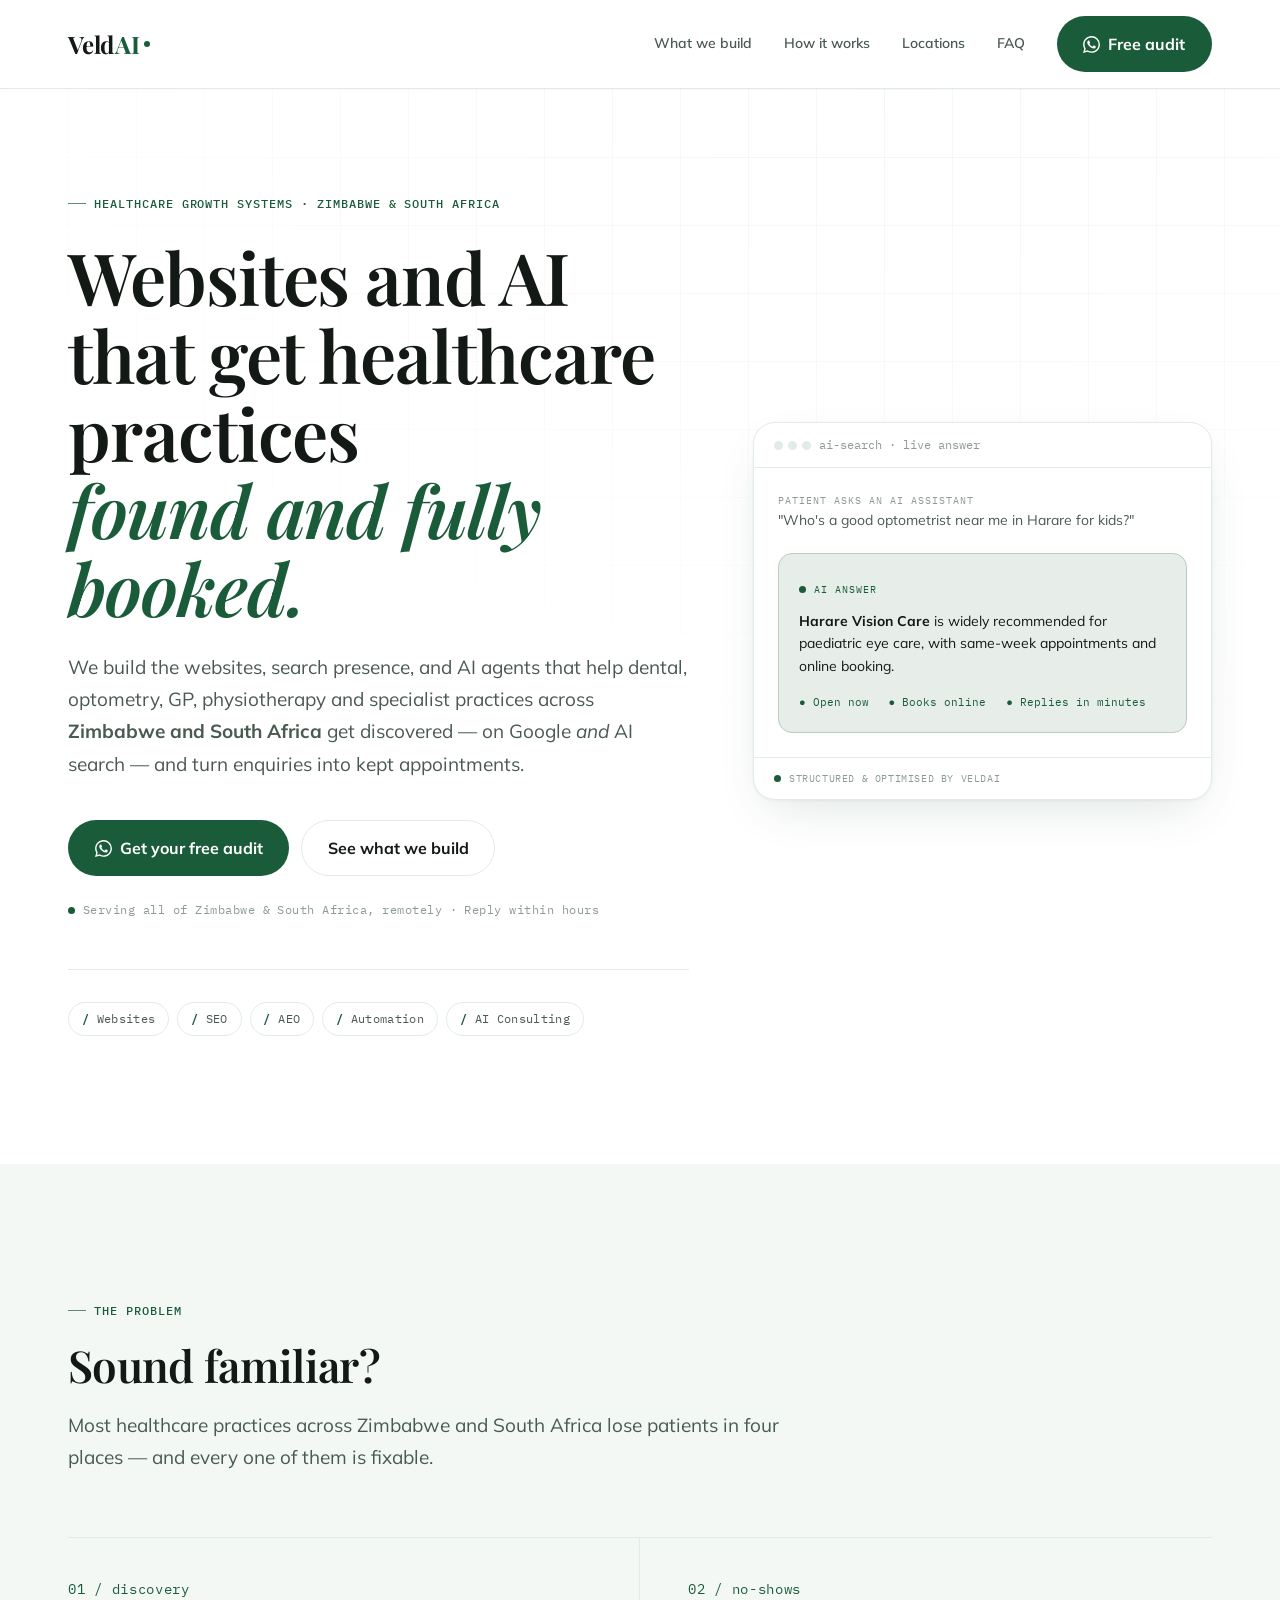
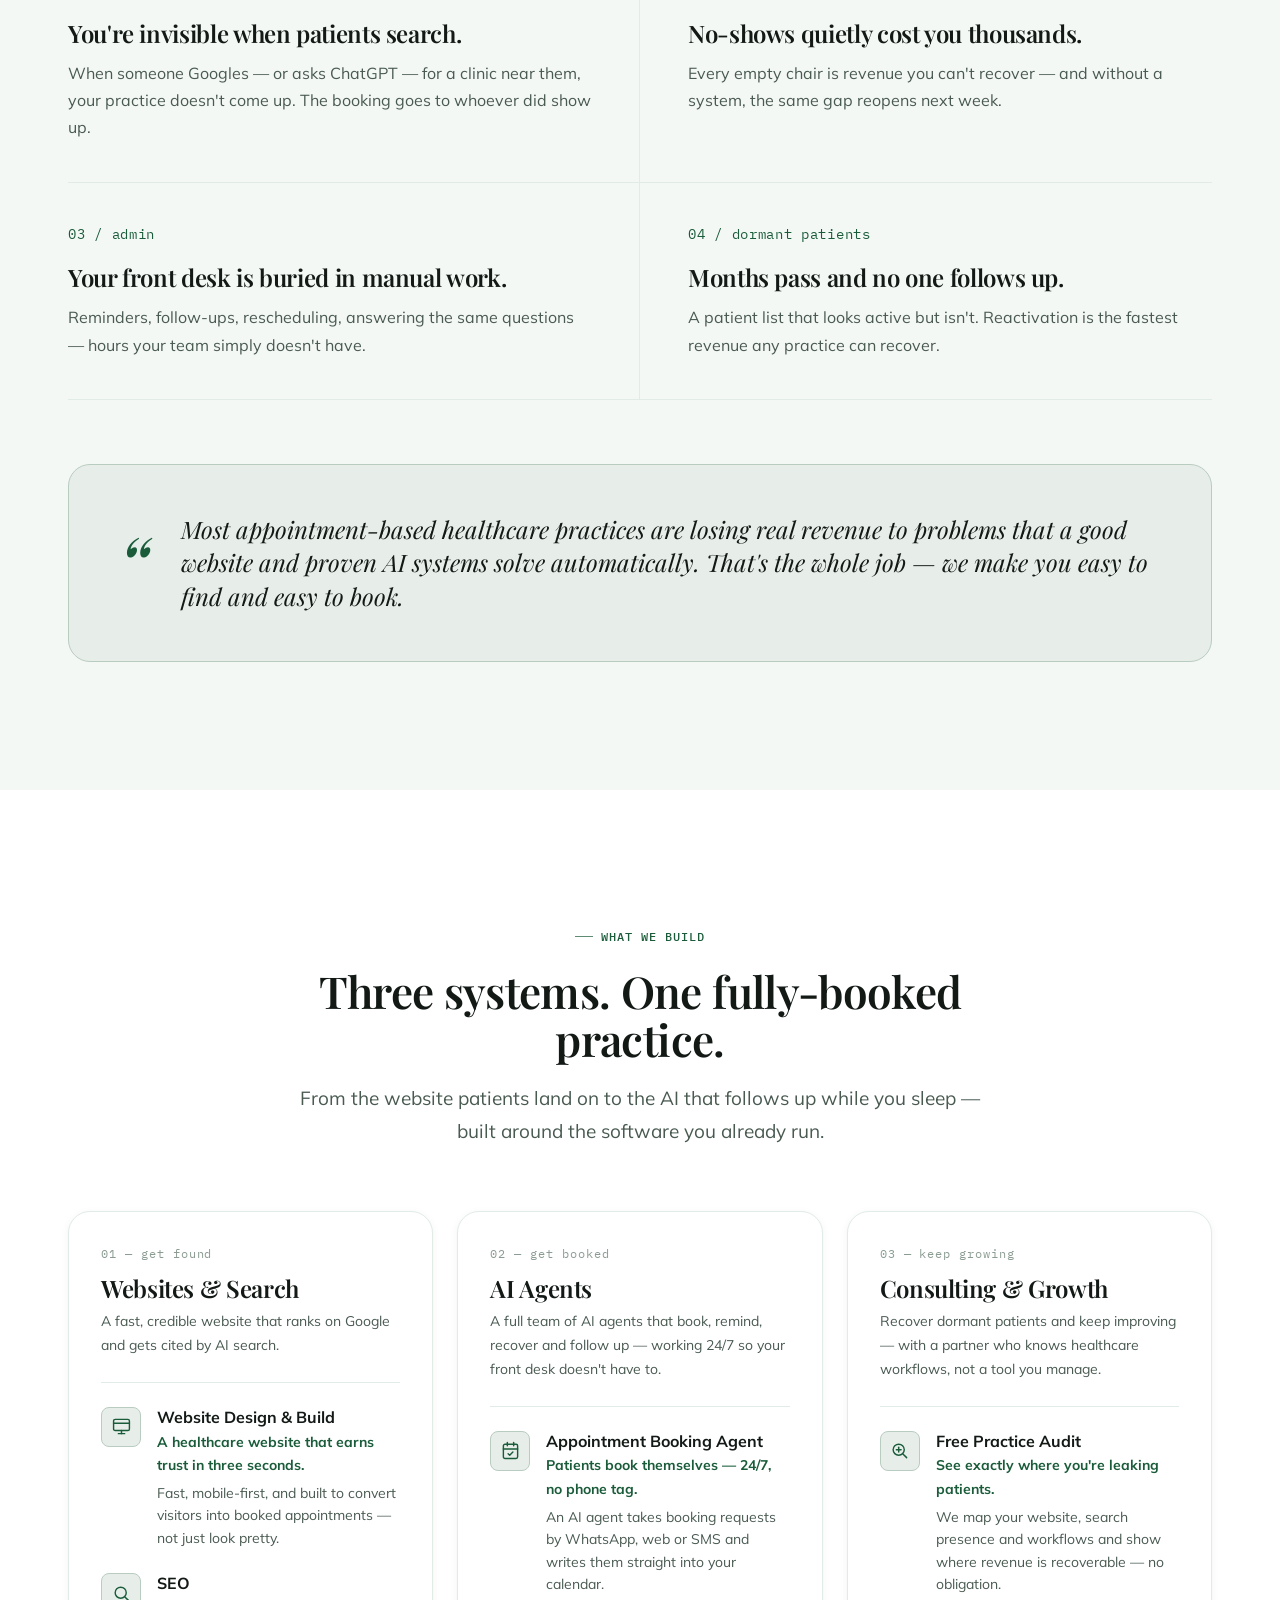
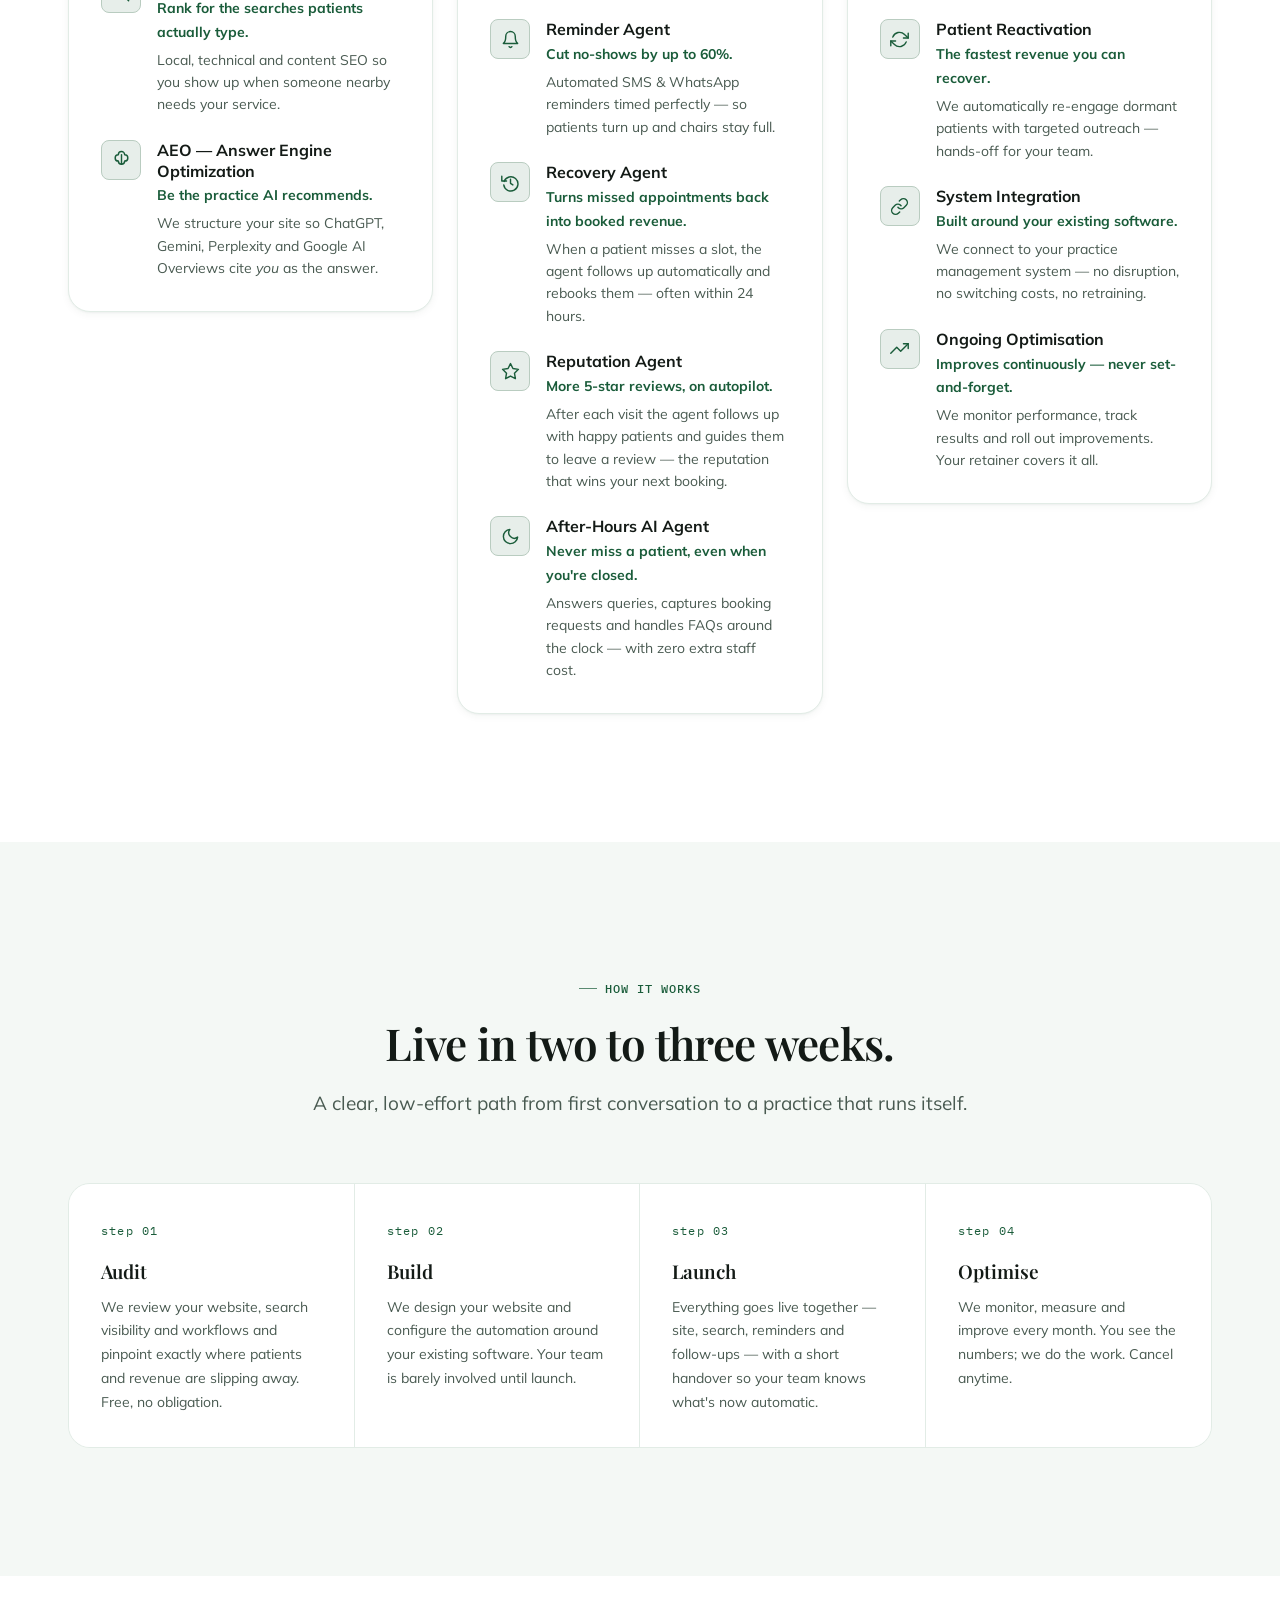
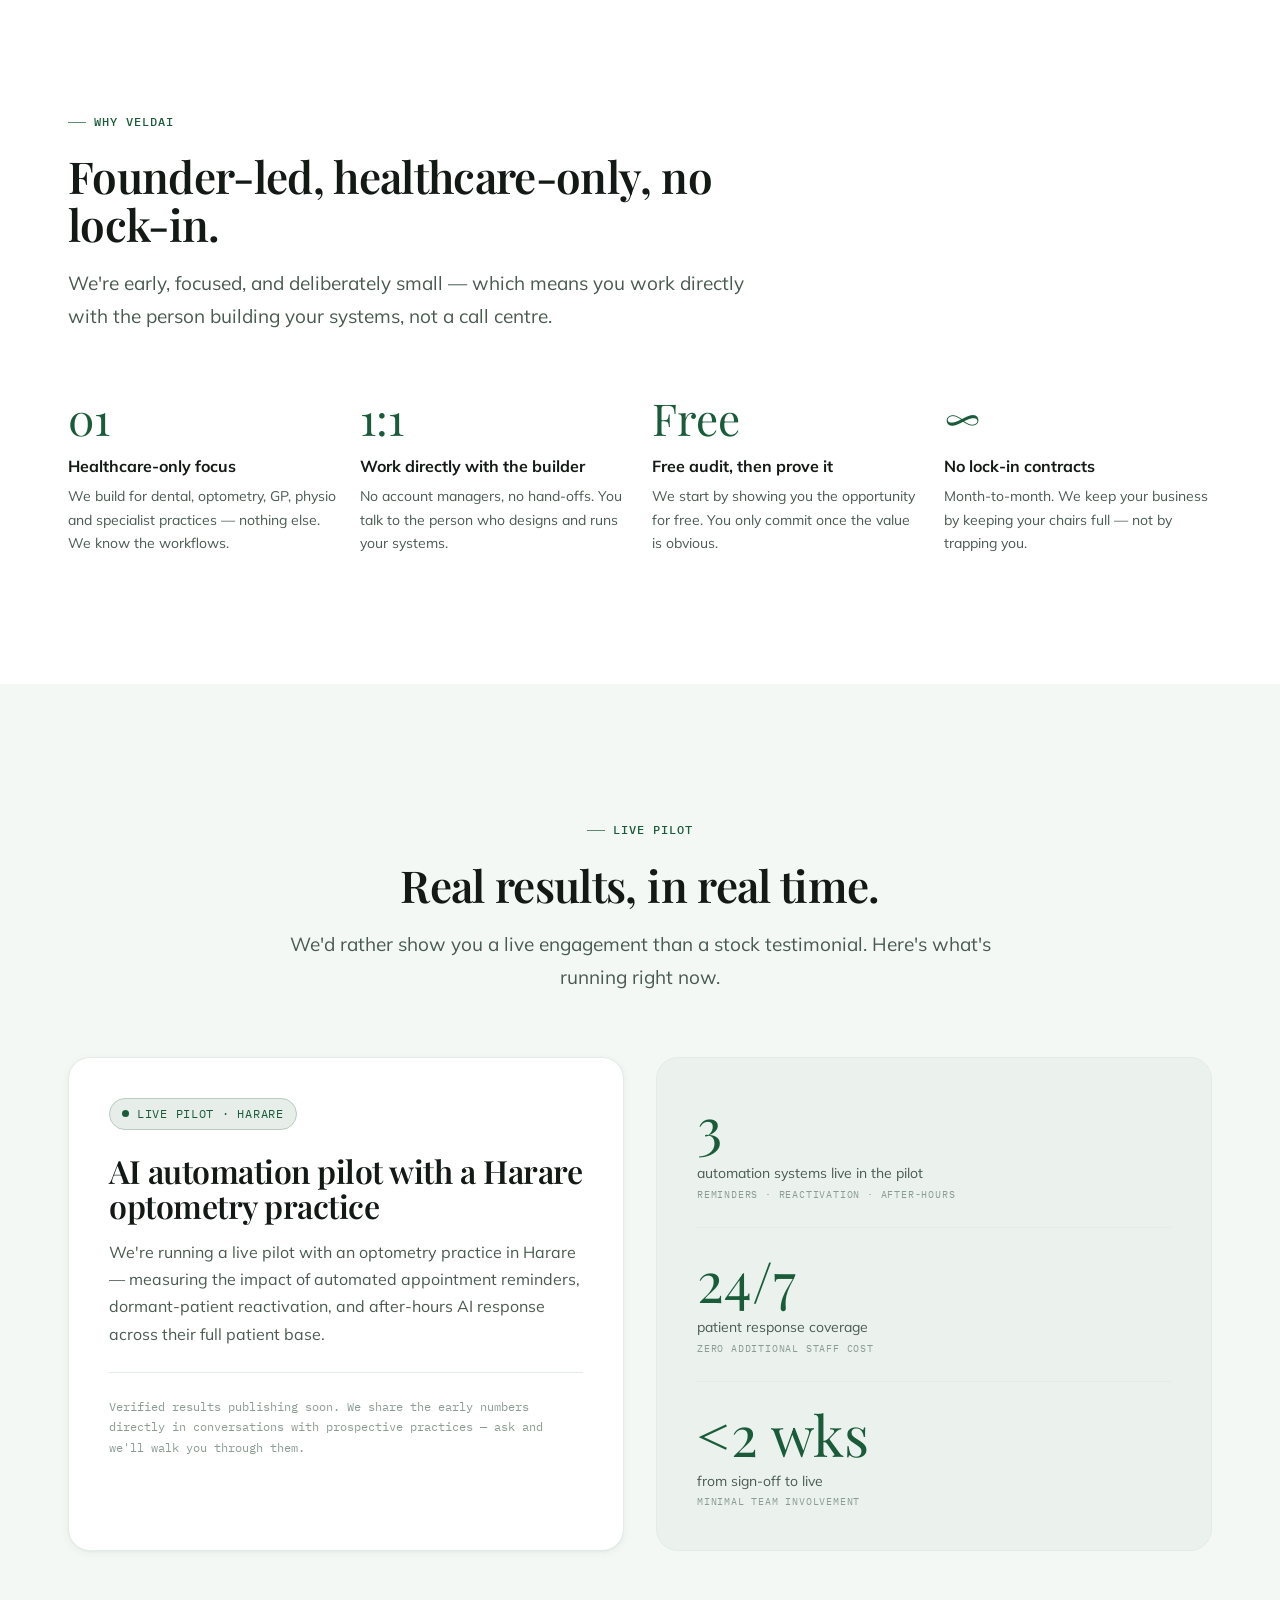
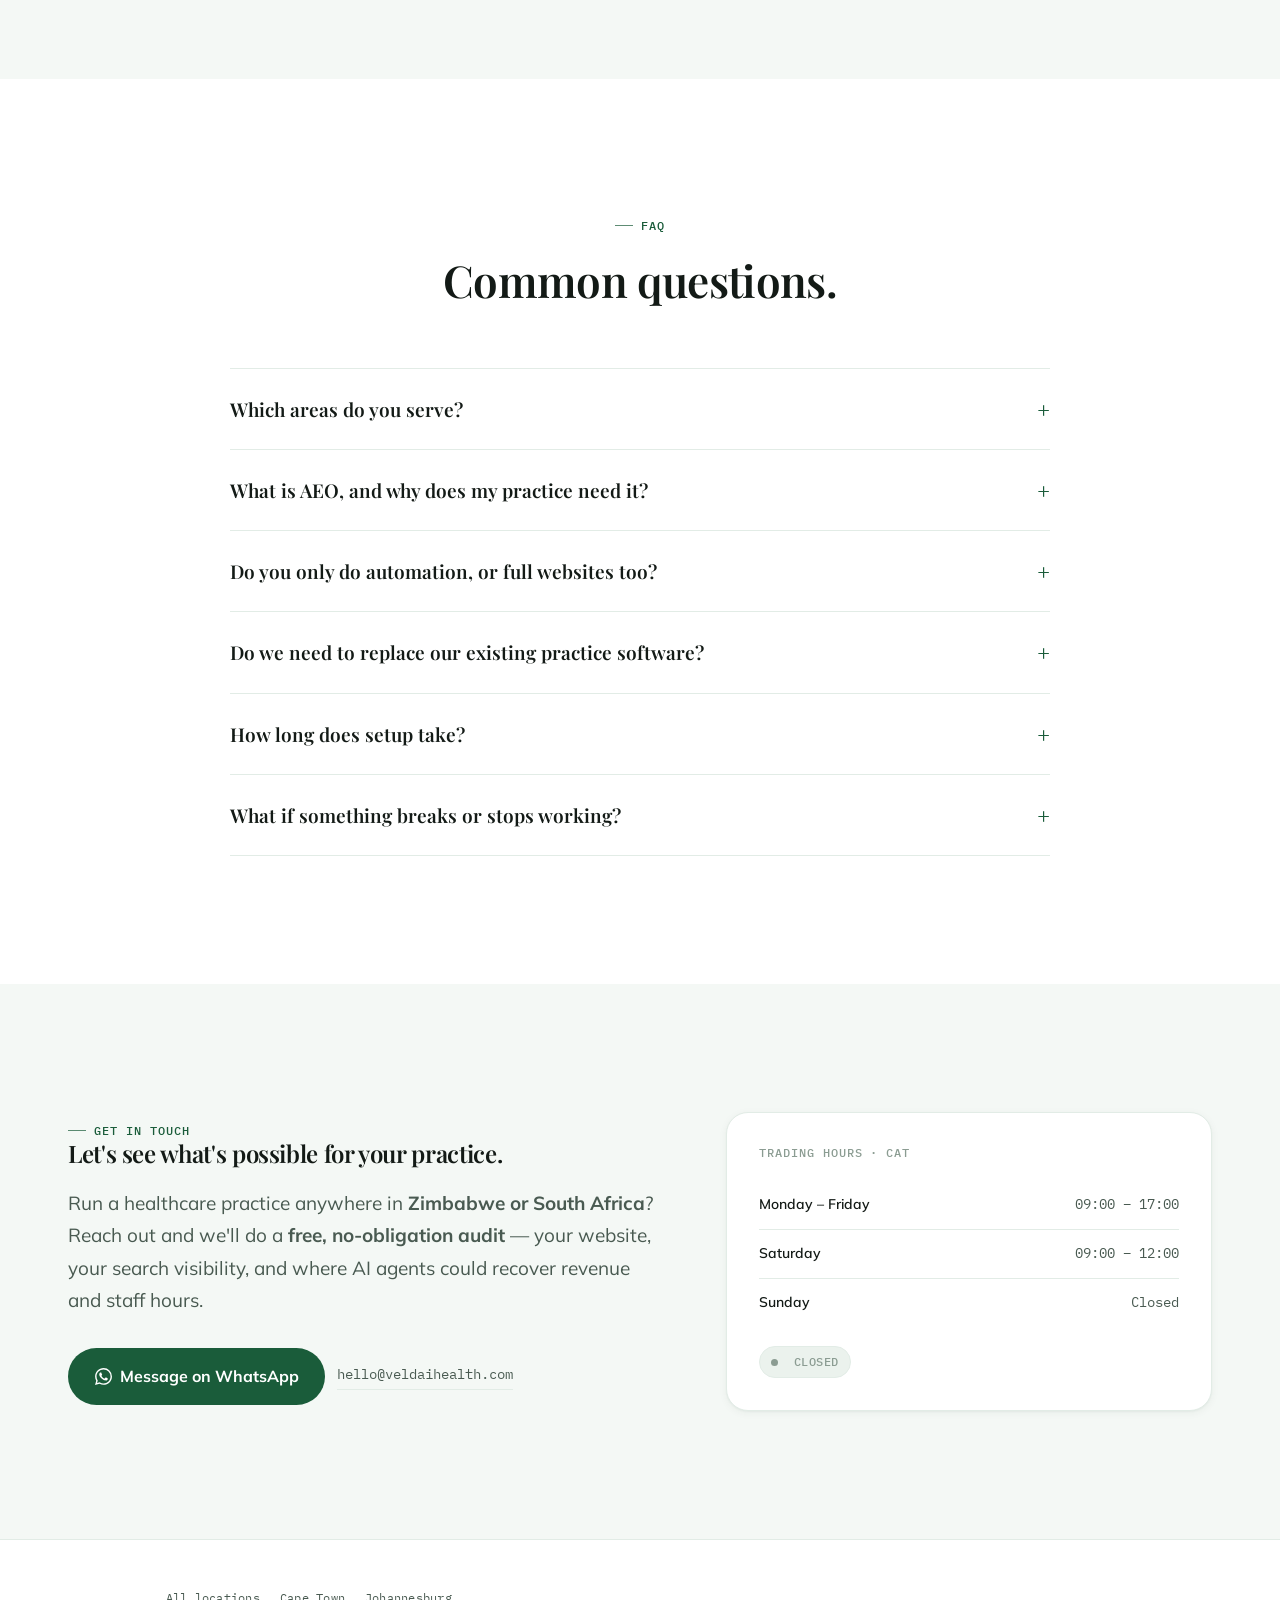
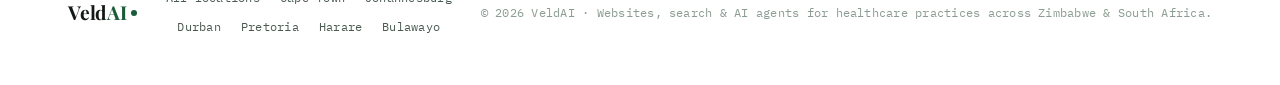
==== production/index.html @ 842b799f "Add files via upload" ====
<!DOCTYPE html>
<html lang="en" data-direction="clinical">
<head>
    <meta charset="UTF-8">
    <meta name="viewport" content="width=device-width, initial-scale=1.0">

    <title>VeldAI — Websites, SEO & AI Agents for Healthcare Practices in Zimbabwe & South Africa</title>
    <meta name="description" content="VeldAI builds websites, search visibility (SEO + AEO) and AI agents — appointment booking, no-show recovery, reminders and reputation follow-up — for healthcare practices across all of Zimbabwe and South Africa. Dental, optometry, GP, physio and specialist clinics. Get found, get booked, stop losing patients. Free audit.">
    <meta name="keywords" content="healthcare website design Zimbabwe, dental website South Africa, SEO healthcare Zimbabwe South Africa, AEO answer engine optimization, AI appointment booking agent, no-show recovery agent, reputation management healthcare, patient reactivation, Harare, Bulawayo, Johannesburg, Cape Town, Durban, Pretoria">
    <link rel="canonical" href="https://veldaihealth.com">

    <meta property="og:site_name"  content="VeldAI">
    <meta property="og:title"       content="VeldAI — Websites, SEO & AI Agents for Healthcare Practices">
    <meta property="og:description" content="Websites, SEO, AEO and AI agents (booking, recovery, reputation) for healthcare practices across Zimbabwe and South Africa. Get found, get booked, stop losing patients. Free audit.">
    <meta property="og:type"        content="website">
    <meta property="og:url"         content="https://veldaihealth.com">
    <meta property="og:locale"      content="en_ZW">
    <!-- Share image: og-image.png sits in this folder. Upload it to your site root so this URL resolves. -->
    <meta property="og:image"       content="https://veldaihealth.com/og-image.png">
    <meta name="twitter:card"       content="summary_large_image">
    <meta name="twitter:title"      content="VeldAI — Websites, SEO & AI Agents for Healthcare Practices">
    <meta name="twitter:description" content="Websites, SEO, AEO and AI agents for healthcare practices across Zimbabwe and South Africa.">

    <!-- LocalBusiness + service catalogue: strong AEO/SEO structured data -->
    <script type="application/ld+json">
    {
        "@context": "https://schema.org",
        "@type": "ProfessionalService",
        "name": "VeldAI",
        "description": "Websites, search visibility (SEO + AEO) and AI automation for healthcare practices in Southern Africa.",
        "telephone": "+263781393238",
        "email": "hello@veldaihealth.com",
        "areaServed": [
            { "@type": "Country", "name": "Zimbabwe" },
            { "@type": "Country", "name": "South Africa" }
        ],
        "url": "https://veldaihealth.com",
        "address": { "@type": "PostalAddress", "addressRegion": "Southern Africa" },
        "openingHoursSpecification": [
            { "@type": "OpeningHoursSpecification", "dayOfWeek": ["Monday","Tuesday","Wednesday","Thursday","Friday"], "opens": "09:00", "closes": "17:00" },
            { "@type": "OpeningHoursSpecification", "dayOfWeek": ["Saturday"], "opens": "09:00", "closes": "12:00" }
        ],
        "hasOfferCatalog": {
            "@type": "OfferCatalog",
            "name": "Services",
            "itemListElement": [
                { "@type": "Offer", "itemOffered": { "@type": "Service", "name": "Healthcare website design & build" } },
                { "@type": "Offer", "itemOffered": { "@type": "Service", "name": "SEO & Answer Engine Optimization (AEO)" } },
                { "@type": "Offer", "itemOffered": { "@type": "Service", "name": "AI appointment booking agent" } },
                { "@type": "Offer", "itemOffered": { "@type": "Service", "name": "No-show recovery agent" } },
                { "@type": "Offer", "itemOffered": { "@type": "Service", "name": "Reputation & review follow-up agent" } },
                { "@type": "Offer", "itemOffered": { "@type": "Service", "name": "Appointment reminders & after-hours AI" } },
                { "@type": "Offer", "itemOffered": { "@type": "Service", "name": "Patient reactivation" } }
            ]
        }
    }
    </script>
    <script type="application/ld+json">
    {
        "@context": "https://schema.org",
        "@type": "FAQPage",
        "mainEntity": [
            { "@type": "Question", "name": "Which areas do you serve?", "acceptedAnswer": { "@type": "Answer", "text": "We work with healthcare practices across all of Zimbabwe and South Africa — from Harare, Bulawayo and Victoria Falls to Johannesburg, Cape Town, Durban and Pretoria. Everything is delivered remotely, so your location is never a barrier." } },
            { "@type": "Question", "name": "What is AEO and why does my practice need it?", "acceptedAnswer": { "@type": "Answer", "text": "AEO (Answer Engine Optimization) makes your practice the answer when patients ask AI tools like ChatGPT, Google AI Overviews, Perplexity or Gemini for a clinic. We structure your site and data so those engines cite and recommend you." } },
            { "@type": "Question", "name": "Do we need to replace our existing practice software?", "acceptedAnswer": { "@type": "Answer", "text": "No. Our automation integrates with what you already use — no disruption to your team or workflow." } },
            { "@type": "Question", "name": "How long does setup take?", "acceptedAnswer": { "@type": "Answer", "text": "Most practices are live within two weeks. A new website typically takes two to three weeks; automation runs in parallel." } },
            { "@type": "Question", "name": "What if something breaks?", "acceptedAnswer": { "@type": "Answer", "text": "We monitor everything continuously. Your retainer includes full support and we fix issues before you notice them." } }
        ]
    }
    </script>

    <link rel="preconnect" href="https://fonts.googleapis.com">
    <link rel="preconnect" href="https://fonts.gstatic.com" crossorigin>
    <link href="https://fonts.googleapis.com/css2?family=Playfair+Display:ital,wght@0,500;0,600;0,700;1,500;1,600&family=Mulish:wght@300;400;500;600;700;800&family=IBM+Plex+Mono:wght@400;500&display=swap" rel="stylesheet">

    <link rel="stylesheet" href="styles.css">
</head>
<body>

    <!-- Reusable WhatsApp icon symbol -->
    <svg aria-hidden="true" focusable="false" style="display:none;" xmlns="http://www.w3.org/2000/svg">
        <symbol id="whatsapp-icon" viewBox="0 0 24 24" fill="currentColor">
            <path d="M17.472 14.382c-.297-.149-1.758-.867-2.03-.967-.273-.099-.471-.148-.67.15-.197.297-.767.966-.94 1.164-.173.199-.347.223-.644.075-.297-.15-1.255-.463-2.39-1.475-.883-.788-1.48-1.761-1.653-2.059-.173-.297-.018-.458.13-.606.134-.133.298-.347.446-.52.149-.174.198-.298.298-.497.099-.198.05-.371-.025-.52-.075-.149-.669-1.612-.916-2.207-.242-.579-.487-.5-.669-.51-.173-.008-.371-.01-.57-.01-.198 0-.52.074-.792.372-.272.297-1.04 1.016-1.04 2.479 0 1.462 1.065 2.875 1.213 3.074.149.198 2.096 3.2 5.077 4.487.709.306 1.262.489 1.694.625.712.227 1.36.195 1.871.118.571-.085 1.758-.719 2.006-1.413.248-.694.248-1.289.173-1.413-.074-.124-.272-.198-.57-.347m-5.421 7.403h-.004a9.87 9.87 0 01-5.031-1.378l-.361-.214-3.741.982.998-3.648-.235-.374a9.86 9.86 0 01-1.51-5.26c.001-5.45 4.436-9.884 9.888-9.884 2.64 0 5.122 1.03 6.988 2.898a9.825 9.825 0 012.893 6.994c-.003 5.45-4.437 9.884-9.885 9.884m8.413-18.297A11.815 11.815 0 0012.05 0C5.495 0 .16 5.335.157 11.892c0 2.096.547 4.142 1.588 5.945L.057 24l6.305-1.654a11.882 11.882 0 005.683 1.448h.005c6.554 0 11.89-5.335 11.893-11.893a11.821 11.821 0 00-3.48-8.413z"/>
        </symbol>
    </svg>

    <!-- ============================ HEADER ============================ -->
    <header class="site-header" role="banner">
        <div class="container">
            <a href="#hero" class="site-logo" aria-label="VeldAI — top of page">
                Veld<span class="logo-accent">AI</span><span class="logo-dot" aria-hidden="true"></span>
            </a>
            <nav class="header-nav" aria-label="Primary">
                <a href="#services" class="navlink">What we build</a>
                <a href="#process" class="navlink">How it works</a>
                <a href="locations/index.html" class="navlink">Locations</a>
                <a href="#faq" class="navlink">FAQ</a>
                <a href="https://wa.me/263781393238" class="btn btn--primary btn--header" target="_blank" rel="noopener noreferrer" aria-label="Contact VeldAI on WhatsApp">
                    <svg class="whatsapp-icon" aria-hidden="true"><use href="#whatsapp-icon"/></svg>
                    Free audit
                </a>
            </nav>
        </div>
    </header>

    <main>
        <!-- ============================ HERO ============================ -->
        <section class="hero" id="hero" aria-labelledby="hero-heading">
            <div class="container">
                <div class="hero-grid">
                    <div class="hero__content">
                        <span class="eyebrow">Healthcare growth systems · Zimbabwe &amp; South Africa</span>
                        <h1 class="hero__headline" id="hero-heading" data-headline>
                            Websites and AI that get healthcare practices<br>
                            <span class="accent-italic">found and fully booked.</span>
                        </h1>
                        <p class="hero__sub">
                            We build the websites, search presence, and AI agents that help dental,
                            optometry, GP, physiotherapy and specialist practices across <strong>Zimbabwe and South Africa</strong>
                            get discovered — on Google <em>and</em> AI search — and turn enquiries into kept appointments.
                        </p>
                        <div class="hero__cta">
                            <a href="https://wa.me/263781393238" class="btn btn--primary" target="_blank" rel="noopener noreferrer" aria-label="Get your free audit on WhatsApp">
                                <svg class="whatsapp-icon" aria-hidden="true"><use href="#whatsapp-icon"/></svg>
                                Get your free audit
                            </a>
                            <a href="#services" class="btn btn--ghost">See what we build</a>
                        </div>
                        <p class="hero__avail">
                            <span class="pulse-dot" aria-hidden="true"></span>
                            Serving all of Zimbabwe &amp; South Africa, remotely · Reply within hours
                        </p>
                        <div class="cap-row" aria-label="Capabilities">
                            <span class="cap-chip"><b>/</b> Websites</span>
                            <span class="cap-chip"><b>/</b> SEO</span>
                            <span class="cap-chip"><b>/</b> AEO</span>
                            <span class="cap-chip"><b>/</b> Automation</span>
                            <span class="cap-chip"><b>/</b> AI Consulting</span>
                        </div>
                    </div>

                    <!-- AEO demonstration card -->
                    <aside class="aeo-card" aria-label="Example: how a practice appears in AI search">
                        <div class="aeo-card__bar">
                            <span class="aeo-card__dots" aria-hidden="true"><span></span><span></span><span></span></span>
                            <span>ai-search · live answer</span>
                        </div>
                        <div class="aeo-card__body">
                            <div class="aeo-q">
                                <div>
                                    <div class="who">Patient asks an AI assistant</div>
                                    "Who's a good optometrist near me in Harare for kids?"
                                </div>
                            </div>
                            <div class="aeo-ans">
                                <span class="aeo-ans__tag"><span class="pulse-dot" aria-hidden="true"></span> AI answer</span>
                                <p><span class="practice">Harare Vision Care</span> is widely recommended for paediatric eye care, with same-week appointments and online booking.</p>
                                <div class="aeo-meta">
                                    <span class="ok">● Open now</span>
                                    <span class="ok">● Books online</span>
                                    <span class="ok">● Replies in minutes</span>
                                </div>
                            </div>
                        </div>
                        <div class="aeo-card__foot">
                            <span class="pulse-dot" aria-hidden="true"></span> Structured &amp; optimised by VeldAI
                        </div>
                    </aside>
                </div>
            </div>
        </section>

        <!-- ============================ PROBLEM ============================ -->
        <section class="section section--tint" id="problem" aria-labelledby="problem-heading">
            <div class="container">
                <div class="section-head reveal">
                    <span class="eyebrow">The problem</span>
                    <h2 id="problem-heading">Sound familiar?</h2>
                    <p>Most healthcare practices across Zimbabwe and South Africa lose patients in four places — and every one of them is fixable.</p>
                </div>
                <ul class="problem-list reveal">
                    <li class="problem-item">
                        <div class="pidx">01 / discovery</div>
                        <h3>You're invisible when patients search.</h3>
                        <p>When someone Googles — or asks ChatGPT — for a clinic near them, your practice doesn't come up. The booking goes to whoever did show up.</p>
                    </li>
                    <li class="problem-item">
                        <div class="pidx">02 / no-shows</div>
                        <h3>No-shows quietly cost you thousands.</h3>
                        <p>Every empty chair is revenue you can't recover — and without a system, the same gap reopens next week.</p>
                    </li>
                    <li class="problem-item">
                        <div class="pidx">03 / admin</div>
                        <h3>Your front desk is buried in manual work.</h3>
                        <p>Reminders, follow-ups, rescheduling, answering the same questions — hours your team simply doesn't have.</p>
                    </li>
                    <li class="problem-item">
                        <div class="pidx">04 / dormant patients</div>
                        <h3>Months pass and no one follows up.</h3>
                        <p>A patient list that looks active but isn't. Reactivation is the fastest revenue any practice can recover.</p>
                    </li>
                </ul>
                <aside class="problem__callout reveal" role="note">
                    <span class="mark" aria-hidden="true">&ldquo;</span>
                    <p>Most appointment-based healthcare practices are losing real revenue to problems that a good website and proven AI systems solve automatically. That's the whole job — we make you easy to find and easy to book.</p>
                </aside>
            </div>
        </section>

        <!-- ============================ SERVICES ============================ -->
        <section class="section" id="services" aria-labelledby="services-heading">
            <div class="container">
                <div class="section-head center reveal">
                    <span class="eyebrow">What we build</span>
                    <h2 id="services-heading">Three systems. One fully-booked practice.</h2>
                    <p>From the website patients land on to the AI that follows up while you sleep — built around the software you already run.</p>
                </div>
                <div class="grid-3">
                    <!-- Pillar 1: Websites & Search (NEW) -->
                    <div class="pillar reveal">
                        <span class="pillar__num">01 — get found</span>
                        <h3 class="pillar__title">Websites &amp; Search</h3>
                        <p class="pillar__lede">A fast, credible website that ranks on Google and gets cited by AI search.</p>
                        <ul class="service-list" role="list">
                            <li class="service-item">
                                <div class="icon-badge" aria-hidden="true"><svg viewBox="0 0 24 24"><rect x="2" y="3" width="20" height="14" rx="2"/><line x1="2" y1="8" x2="22" y2="8"/><line x1="8" y1="21" x2="16" y2="21"/><line x1="12" y1="17" x2="12" y2="21"/></svg></div>
                                <div class="service-item__body">
                                    <h4>Website Design &amp; Build</h4>
                                    <p class="service-item__benefit">A healthcare website that earns trust in three seconds.</p>
                                    <p class="service-item__desc">Fast, mobile-first, and built to convert visitors into booked appointments — not just look pretty.</p>
                                </div>
                            </li>
                            <li class="service-item">
                                <div class="icon-badge" aria-hidden="true"><svg viewBox="0 0 24 24"><circle cx="11" cy="11" r="7"/><line x1="21" y1="21" x2="16.65" y2="16.65"/></svg></div>
                                <div class="service-item__body">
                                    <h4>SEO</h4>
                                    <p class="service-item__benefit">Rank for the searches patients actually type.</p>
                                    <p class="service-item__desc">Local, technical and content SEO so you show up when someone nearby needs your service.</p>
                                </div>
                            </li>
                            <li class="service-item">
                                <div class="icon-badge" aria-hidden="true"><svg viewBox="0 0 24 24"><path d="M12 2a4 4 0 0 0-4 4 4 4 0 0 0 0 8 4 4 0 1 0 8 0 4 4 0 0 0 0-8 4 4 0 0 0-4-4z"/><path d="M12 6v12"/></svg></div>
                                <div class="service-item__body">
                                    <h4>AEO — Answer Engine Optimization</h4>
                                    <p class="service-item__benefit">Be the practice AI recommends.</p>
                                    <p class="service-item__desc">We structure your site so ChatGPT, Gemini, Perplexity and Google AI Overviews cite <em>you</em> as the answer.</p>
                                </div>
                            </li>
                        </ul>
                    </div>

                    <!-- Pillar 2: AI Agents -->
                    <div class="pillar reveal">
                        <span class="pillar__num">02 — get booked</span>
                        <h3 class="pillar__title">AI Agents</h3>
                        <p class="pillar__lede">A full team of AI agents that book, remind, recover and follow up — working 24/7 so your front desk doesn't have to.</p>
                        <ul class="service-list" role="list">
                            <li class="service-item">
                                <div class="icon-badge" aria-hidden="true"><svg viewBox="0 0 24 24"><rect x="3" y="4" width="18" height="18" rx="2"/><line x1="16" y1="2" x2="16" y2="6"/><line x1="8" y1="2" x2="8" y2="6"/><line x1="3" y1="10" x2="21" y2="10"/><polyline points="9 16 11 18 15 14"/></svg></div>
                                <div class="service-item__body">
                                    <h4>Appointment Booking Agent</h4>
                                    <p class="service-item__benefit">Patients book themselves — 24/7, no phone tag.</p>
                                    <p class="service-item__desc">An AI agent takes booking requests by WhatsApp, web or SMS and writes them straight into your calendar.</p>
                                </div>
                            </li>
                            <li class="service-item">
                                <div class="icon-badge" aria-hidden="true"><svg viewBox="0 0 24 24"><path d="M18 8A6 6 0 0 0 6 8c0 7-3 9-3 9h18s-3-2-3-9"/><path d="M13.73 21a2 2 0 0 1-3.46 0"/></svg></div>
                                <div class="service-item__body">
                                    <h4>Reminder Agent</h4>
                                    <p class="service-item__benefit">Cut no-shows by up to 60%.</p>
                                    <p class="service-item__desc">Automated SMS &amp; WhatsApp reminders timed perfectly — so patients turn up and chairs stay full.</p>
                                </div>
                            </li>
                            <li class="service-item">
                                <div class="icon-badge" aria-hidden="true"><svg viewBox="0 0 24 24"><polyline points="1 4 1 10 7 10"/><path d="M3.51 15a9 9 0 1 0 .48-4.36"/><polyline points="12 8 12 13 15 15"/></svg></div>
                                <div class="service-item__body">
                                    <h4>Recovery Agent</h4>
                                    <p class="service-item__benefit">Turns missed appointments back into booked revenue.</p>
                                    <p class="service-item__desc">When a patient misses a slot, the agent follows up automatically and rebooks them — often within 24 hours.</p>
                                </div>
                            </li>
                            <li class="service-item">
                                <div class="icon-badge" aria-hidden="true"><svg viewBox="0 0 24 24"><polygon points="12 2 15.09 8.26 22 9.27 17 14.14 18.18 21.02 12 17.77 5.82 21.02 7 14.14 2 9.27 8.91 8.26 12 2"/></svg></div>
                                <div class="service-item__body">
                                    <h4>Reputation Agent</h4>
                                    <p class="service-item__benefit">More 5-star reviews, on autopilot.</p>
                                    <p class="service-item__desc">After each visit the agent follows up with happy patients and guides them to leave a review — the reputation that wins your next booking.</p>
                                </div>
                            </li>
                            <li class="service-item">
                                <div class="icon-badge" aria-hidden="true"><svg viewBox="0 0 24 24"><path d="M21 12.79A9 9 0 1 1 11.21 3 7 7 0 0 0 21 12.79z"/></svg></div>
                                <div class="service-item__body">
                                    <h4>After-Hours AI Agent</h4>
                                    <p class="service-item__benefit">Never miss a patient, even when you're closed.</p>
                                    <p class="service-item__desc">Answers queries, captures booking requests and handles FAQs around the clock — with zero extra staff cost.</p>
                                </div>
                            </li>
                        </ul>
                    </div>

                    <!-- Pillar 3: Consulting & Growth -->
                    <div class="pillar reveal">
                        <span class="pillar__num">03 — keep growing</span>
                        <h3 class="pillar__title">Consulting &amp; Growth</h3>
                        <p class="pillar__lede">Recover dormant patients and keep improving — with a partner who knows healthcare workflows, not a tool you manage.</p>
                        <ul class="service-list" role="list">
                            <li class="service-item">
                                <div class="icon-badge" aria-hidden="true"><svg viewBox="0 0 24 24"><circle cx="11" cy="11" r="7"/><line x1="21" y1="21" x2="16.65" y2="16.65"/><line x1="11" y1="8" x2="11" y2="14"/><line x1="8" y1="11" x2="14" y2="11"/></svg></div>
                                <div class="service-item__body">
                                    <h4>Free Practice Audit</h4>
                                    <p class="service-item__benefit">See exactly where you're leaking patients.</p>
                                    <p class="service-item__desc">We map your website, search presence and workflows and show where revenue is recoverable — no obligation.</p>
                                </div>
                            </li>
                            <li class="service-item">
                                <div class="icon-badge" aria-hidden="true"><svg viewBox="0 0 24 24"><polyline points="23 4 23 10 17 10"/><polyline points="1 20 1 14 7 14"/><path d="M3.51 9a9 9 0 0 1 14.85-3.36L23 10M1 14l4.64 4.36A9 9 0 0 0 20.49 15"/></svg></div>
                                <div class="service-item__body">
                                    <h4>Patient Reactivation</h4>
                                    <p class="service-item__benefit">The fastest revenue you can recover.</p>
                                    <p class="service-item__desc">We automatically re-engage dormant patients with targeted outreach — hands-off for your team.</p>
                                </div>
                            </li>
                            <li class="service-item">
                                <div class="icon-badge" aria-hidden="true"><svg viewBox="0 0 24 24"><path d="M10 13a5 5 0 0 0 7.54.54l3-3a5 5 0 0 0-7.07-7.07l-1.72 1.71"/><path d="M14 11a5 5 0 0 0-7.54-.54l-3 3a5 5 0 0 0 7.07 7.07l1.71-1.71"/></svg></div>
                                <div class="service-item__body">
                                    <h4>System Integration</h4>
                                    <p class="service-item__benefit">Built around your existing software.</p>
                                    <p class="service-item__desc">We connect to your practice management system — no disruption, no switching costs, no retraining.</p>
                                </div>
                            </li>
                            <li class="service-item">
                                <div class="icon-badge" aria-hidden="true"><svg viewBox="0 0 24 24"><polyline points="23 6 13.5 15.5 8.5 10.5 1 18"/><polyline points="17 6 23 6 23 12"/></svg></div>
                                <div class="service-item__body">
                                    <h4>Ongoing Optimisation</h4>
                                    <p class="service-item__benefit">Improves continuously — never set-and-forget.</p>
                                    <p class="service-item__desc">We monitor performance, track results and roll out improvements. Your retainer covers it all.</p>
                                </div>
                            </li>
                        </ul>
                    </div>
                </div>
            </div>
        </section>

        <!-- ============================ PROCESS ============================ -->
        <section class="section section--tint" id="process" aria-labelledby="process-heading">
            <div class="container">
                <div class="section-head center reveal">
                    <span class="eyebrow">How it works</span>
                    <h2 id="process-heading">Live in two to three weeks.</h2>
                    <p>A clear, low-effort path from first conversation to a practice that runs itself.</p>
                </div>
                <div class="process-grid reveal">
                    <div class="process-step">
                        <span class="pstep-n">step 01</span>
                        <h4>Audit</h4>
                        <p>We review your website, search visibility and workflows and pinpoint exactly where patients and revenue are slipping away. Free, no obligation.</p>
                    </div>
                    <div class="process-step">
                        <span class="pstep-n">step 02</span>
                        <h4>Build</h4>
                        <p>We design your website and configure the automation around your existing software. Your team is barely involved until launch.</p>
                    </div>
                    <div class="process-step">
                        <span class="pstep-n">step 03</span>
                        <h4>Launch</h4>
                        <p>Everything goes live together — site, search, reminders and follow-ups — with a short handover so your team knows what's now automatic.</p>
                    </div>
                    <div class="process-step">
                        <span class="pstep-n">step 04</span>
                        <h4>Optimise</h4>
                        <p>We monitor, measure and improve every month. You see the numbers; we do the work. Cancel anytime.</p>
                    </div>
                </div>
            </div>
        </section>

        <!-- ============================ APPROACH / TRUST ============================ -->
        <section class="section" id="approach" aria-labelledby="approach-heading">
            <div class="container">
                <div class="section-head reveal">
                    <span class="eyebrow">Why VeldAI</span>
                    <h2 id="approach-heading">Founder-led, healthcare-only, no lock-in.</h2>
                    <p>We're early, focused, and deliberately small — which means you work directly with the person building your systems, not a call centre.</p>
                </div>
                <div class="trust-grid reveal">
                    <div class="trust-item">
                        <div class="tnum">01</div>
                        <h4>Healthcare-only focus</h4>
                        <p>We build for dental, optometry, GP, physio and specialist practices — nothing else. We know the workflows.</p>
                    </div>
                    <div class="trust-item">
                        <div class="tnum">1:1</div>
                        <h4>Work directly with the builder</h4>
                        <p>No account managers, no hand-offs. You talk to the person who designs and runs your systems.</p>
                    </div>
                    <div class="trust-item">
                        <div class="tnum">Free</div>
                        <h4>Free audit, then prove it</h4>
                        <p>We start by showing you the opportunity for free. You only commit once the value is obvious.</p>
                    </div>
                    <div class="trust-item">
                        <div class="tnum">∞</div>
                        <h4>No lock-in contracts</h4>
                        <p>Month-to-month. We keep your business by keeping your chairs full — not by trapping you.</p>
                    </div>
                </div>
            </div>
        </section>

        <!-- ============================ PILOT / RESULTS ============================ -->
        <section class="section section--tint" id="pilot" aria-labelledby="pilot-heading">
            <div class="container">
                <div class="section-head center reveal">
                    <span class="eyebrow">Live pilot</span>
                    <h2 id="pilot-heading">Real results, in real time.</h2>
                    <p>We'd rather show you a live engagement than a stock testimonial. Here's what's running right now.</p>
                </div>
                <div class="pilot-wrap reveal">
                    <article class="pilot-card">
                        <div class="pilot-badge">
                            <span class="pulse-dot" aria-hidden="true"></span>
                            Live pilot · Harare
                        </div>
                        <h3>AI automation pilot with a Harare optometry practice</h3>
                        <p>
                            We're running a live pilot with an optometry practice in Harare — measuring the impact of
                            automated appointment reminders, dormant-patient reactivation, and after-hours AI response
                            across their full patient base.
                        </p>
                        <p class="meta">
                            Verified results publishing soon. We share the early numbers directly in conversations
                            with prospective practices — ask and we'll walk you through them.
                        </p>
                    </article>
                    <div class="pilot-metrics" aria-label="Pilot focus areas">
                        <div class="metric">
                            <div class="mval">3</div>
                            <div class="mlabel">automation systems live in the pilot</div>
                            <div class="mnote">reminders · reactivation · after-hours</div>
                        </div>
                        <div class="metric">
                            <div class="mval">24/7</div>
                            <div class="mlabel">patient response coverage</div>
                            <div class="mnote">zero additional staff cost</div>
                        </div>
                        <div class="metric">
                            <div class="mval">&lt;2 wks</div>
                            <div class="mlabel">from sign-off to live</div>
                            <div class="mnote">minimal team involvement</div>
                        </div>
                    </div>
                </div>
            </div>
        </section>

        <!-- ============================ FAQ ============================ -->
        <section class="section" id="faq" aria-labelledby="faq-heading">
            <div class="container">
                <div class="section-head center reveal">
                    <span class="eyebrow">FAQ</span>
                    <h2 id="faq-heading">Common questions.</h2>
                </div>
                <div class="faq-list reveal">
                    <details class="faq-item">
                        <summary>Which areas do you serve?</summary>
                        <div class="faq-answer"><p>We work with healthcare practices across <strong>all of Zimbabwe and South Africa</strong> — from Harare, Bulawayo and Victoria Falls to Johannesburg, Cape Town, Durban and Pretoria. Everything is delivered remotely, so your location is never a barrier.</p></div>
                    </details>
                    <details class="faq-item">
                        <summary>What is AEO, and why does my practice need it?</summary>
                        <div class="faq-answer"><p>AEO — Answer Engine Optimization — makes your practice <em>the answer</em> when patients ask AI tools like ChatGPT, Google's AI Overviews, Perplexity or Gemini for a clinic. More people now ask an assistant instead of scrolling Google. We structure your website and data so those engines understand, trust and recommend you by name.</p></div>
                    </details>
                    <details class="faq-item">
                        <summary>Do you only do automation, or full websites too?</summary>
                        <div class="faq-answer"><p>Both. We design and build the website itself, handle SEO and AEO so patients can find it, and layer automation on top so enquiries become kept appointments. You can start with any one piece — most practices begin with the audit.</p></div>
                    </details>
                    <details class="faq-item">
                        <summary>Do we need to replace our existing practice software?</summary>
                        <div class="faq-answer"><p>No. Our systems integrate with what you already use — no disruption to your team or your workflow. Whether you run a bespoke practice management system or something simpler, we work around it, not over it.</p></div>
                    </details>
                    <details class="faq-item">
                        <summary>How long does setup take?</summary>
                        <div class="faq-answer"><p>A new website typically takes two to three weeks; automation runs in parallel and is usually live within two. The audit and scoping take three to five business days, and your team is barely involved until launch day.</p></div>
                    </details>
                    <details class="faq-item">
                        <summary>What if something breaks or stops working?</summary>
                        <div class="faq-answer"><p>We monitor everything continuously. Your retainer includes full support and we fix issues before you notice them. You're not managing the technology — that's our job, and we take it seriously.</p></div>
                    </details>
                </div>
            </div>
        </section>

        <!-- ============================ CONTACT ============================ -->
        <section class="section section--tint" id="contact" aria-labelledby="contact-heading">
            <div class="container">
                <div class="contact-grid">
                    <div class="reveal">
                        <span class="eyebrow">Get in touch</span>
                        <h2 id="contact-heading">Let's see what's possible for your practice.</h2>
                        <p class="contact__sub">
                            Run a healthcare practice anywhere in <strong>Zimbabwe or South Africa</strong>? Reach out and we'll do a
                            <strong>free, no-obligation audit</strong> — your website, your search visibility,
                            and where AI agents could recover revenue and staff hours.
                        </p>
                        <div class="contact__actions">
                            <a href="https://wa.me/263781393238" class="btn btn--primary" target="_blank" rel="noopener noreferrer" aria-label="Message VeldAI on WhatsApp for a free audit">
                                <svg class="whatsapp-icon" aria-hidden="true"><use href="#whatsapp-icon"/></svg>
                                Message on WhatsApp
                            </a>
                            <a href="mailto:hello@veldaihealth.com" class="contact__email" aria-label="Email VeldAI">hello@veldaihealth.com</a>
                        </div>
                    </div>
                    <div class="hours-card reveal">
                        <h4>Trading hours · CAT</h4>
                        <div class="hours-row"><span class="hours-label">Monday – Friday</span><span class="hours-time">09:00 – 17:00</span></div>
                        <div class="hours-row"><span class="hours-label">Saturday</span><span class="hours-time">09:00 – 12:00</span></div>
                        <div class="hours-row"><span class="hours-label">Sunday</span><span class="hours-time">Closed</span></div>
                        <span id="business-status" class="status-indicator" aria-live="polite" aria-atomic="true">
                            <span class="status-dot" aria-hidden="true"></span>&nbsp;Checking hours…
                        </span>
                    </div>
                </div>
            </div>
        </section>
    </main>

    <!-- ============================ FOOTER ============================ -->
    <footer class="site-footer" role="contentinfo">
        <div class="container">
            <a href="#hero" class="site-logo">Veld<span class="logo-accent">AI</span><span class="logo-dot" aria-hidden="true"></span></a>
            <nav class="footer-locations" aria-label="Locations">
                <a href="locations/index.html">All locations</a><a href="locations/cape-town.html">Cape Town</a><a href="locations/johannesburg.html">Johannesburg</a><a href="locations/durban.html">Durban</a><a href="locations/pretoria.html">Pretoria</a><a href="locations/harare.html">Harare</a><a href="locations/bulawayo.html">Bulawayo</a>
            </nav>
            <p>&copy; 2026 VeldAI · Websites, search &amp; AI agents for healthcare practices across Zimbabwe &amp; South Africa.</p>
        </div>
    </footer>

    <script src="page.js"></script>

</body>
</html>
---- production/styles.css ----
/* ============================================================
   VeldAI — redesign stylesheet
   Two visual directions controlled by [data-direction]:
     • clinical  — light, airy, editorial (default)
     • terminal  — dark, AI-forward, technical
   Accent hue is driven by --accent (set by the Tweaks panel).
============================================================ */

/* ---- Tokens shared across both directions ---- */
:root {
    --accent: #1a5c3a;                                            /* set by tweak */
    --accent-bright: color-mix(in oklab, var(--accent), white 34%);
    --accent-deep:   color-mix(in oklab, var(--accent), black 22%);

    --font-display: 'Playfair Display', Georgia, serif;
    --font-body:    'Mulish', system-ui, sans-serif;
    --font-mono:    'IBM Plex Mono', ui-monospace, 'SFMono-Regular', Menlo, monospace;

    /* Type scale */
    --t-xs:   0.75rem;
    --t-sm:   0.875rem;
    --t-base: 1rem;
    --t-lg:   1.1875rem;
    --t-xl:   1.5rem;
    --t-2xl:  2rem;
    --t-3xl:  2.75rem;
    --t-4xl:  3.5rem;
    --t-5xl:  4.5rem;
    --t-6xl:  5.5rem;

    /* Spacing */
    --s-1: 0.25rem;  --s-2: 0.5rem;  --s-3: 0.75rem; --s-4: 1rem;
    --s-5: 1.25rem;  --s-6: 1.5rem;  --s-8: 2rem;    --s-10: 2.5rem;
    --s-12: 3rem;    --s-16: 4rem;   --s-20: 5rem;   --s-24: 6rem;
    --s-32: 8rem;

    --container: 1200px;
    --pad: 1.75rem;

    --r-sm: 8px;
    --r-md: 14px;
    --r-lg: 22px;
    --r-pill: 100px;

    --ease: 260ms cubic-bezier(0.22, 0.61, 0.36, 1);
}

/* ---- CLINICAL (light) ---- */
[data-direction="clinical"] {
    --bg:        #ffffff;
    --bg-2:      #f4f8f5;
    --bg-3:      #ebf2ed;
    --surface:   #ffffff;
    --text:      #131a16;
    --text-2:    #495a51;
    --text-3:    #8b9c92;
    --border:    #e2ece6;
    --hairline:  #e2ece6;
    --accent-use: var(--accent);
    --accent-soft: color-mix(in oklab, var(--accent), white 90%);
    --accent-mid:  color-mix(in oklab, var(--accent), white 70%);
    --shadow-sm: 0 1px 2px rgba(20,40,30,0.04), 0 2px 8px rgba(20,60,40,0.05);
    --shadow-lg: 0 1px 3px rgba(20,40,30,0.05), 0 18px 50px -16px rgba(20,70,45,0.16);
    --grid-line: rgba(26,92,58,0.05);
    --on-accent: #ffffff;
    color-scheme: light;
}

/* ---- TERMINAL (dark) ---- */
[data-direction="terminal"] {
    --bg:        #0a110d;
    --bg-2:      #0e1712;
    --bg-3:      #122019;
    --surface:   #101a14;
    --text:      #eaf3ec;
    --text-2:    #aebdb3;
    --text-3:    #748c7d;
    --border:    rgba(125,190,150,0.14);
    --hairline:  rgba(125,190,150,0.12);
    --accent-use: var(--accent-bright);
    --accent-soft: color-mix(in oklab, var(--accent-bright), #0a110d 82%);
    --accent-mid:  color-mix(in oklab, var(--accent-bright), #0a110d 55%);
    --shadow-sm: 0 1px 2px rgba(0,0,0,0.4);
    --shadow-lg: 0 30px 70px -24px rgba(0,0,0,0.7);
    --grid-line: rgba(125,190,150,0.06);
    --on-accent: #07120c;
    color-scheme: dark;
}

/* ============================================================
   Reset & base
============================================================ */
*, *::before, *::after { box-sizing: border-box; margin: 0; padding: 0; }
html { scroll-behavior: smooth; -webkit-text-size-adjust: 100%; }

body {
    font-family: var(--font-body);
    font-size: var(--t-base);
    color: var(--text-2);
    background-color: var(--bg);
    line-height: 1.7;
    -webkit-font-smoothing: antialiased;
    -moz-osx-font-smoothing: grayscale;
    transition: background-color var(--ease), color var(--ease);
    overflow-x: hidden;
}

img, svg { display: block; max-width: 100%; }
ul { list-style: none; }
a  { color: inherit; text-decoration: none; }

::selection { background: var(--accent-use); color: var(--on-accent); }

/* ============================================================
   Typography
============================================================ */
h1, h2, h3 {
    font-family: var(--font-display);
    color: var(--text);
    line-height: 1.08;
    font-weight: 600;
    letter-spacing: -0.015em;
}
h4 { font-family: var(--font-body); color: var(--text); font-weight: 700; line-height: 1.3; }

.accent-italic { font-style: italic; color: var(--accent-use); font-weight: 600; }

/* Mono eyebrow / tag */
.eyebrow {
    display: inline-flex;
    align-items: center;
    gap: var(--s-2);
    font-family: var(--font-mono);
    font-size: var(--t-xs);
    font-weight: 500;
    letter-spacing: 0.08em;
    text-transform: uppercase;
    color: var(--accent-use);
}
.eyebrow::before {
    content: "";
    width: 18px;
    height: 1px;
    background: var(--accent-use);
    opacity: 0.7;
}

.mono { font-family: var(--font-mono); }

/* Pulsing dot */
.pulse-dot {
    display: inline-block;
    width: 7px; height: 7px;
    border-radius: 50%;
    background: var(--accent-use);
    flex-shrink: 0;
    box-shadow: 0 0 0 0 var(--accent-use);
    animation: pulse 2.4s ease-in-out infinite;
}
@keyframes pulse {
    0%,100% { opacity: 1; box-shadow: 0 0 0 0 color-mix(in oklab, var(--accent-use), transparent 50%); }
    50%     { opacity: 0.55; box-shadow: 0 0 0 6px color-mix(in oklab, var(--accent-use), transparent 100%); }
}

/* ============================================================
   Layout primitives
============================================================ */
.container { width: 100%; max-width: var(--container); margin-inline: auto; padding-inline: var(--pad); }

.section { padding-block: var(--s-32); position: relative; }
.section--tint { background: var(--bg-2); }

/* hairline separators in terminal mode keep sections legible */
[data-direction="terminal"] .section + .section { border-top: 1px solid var(--hairline); }

.section-head { max-width: 720px; margin-bottom: var(--s-16); }
.section-head.center { margin-inline: auto; text-align: center; }
.section-head h2 { font-size: var(--t-3xl); margin-top: var(--s-5); }
.section-head p { font-size: var(--t-lg); margin-top: var(--s-5); color: var(--text-2); text-wrap: pretty; }

.grid-2 { display: grid; grid-template-columns: repeat(2, 1fr); gap: var(--s-6); }
.grid-3 { display: grid; grid-template-columns: repeat(3, 1fr); gap: var(--s-6); }
.grid-4 { display: grid; grid-template-columns: repeat(4, 1fr); gap: var(--s-5); }

/* ============================================================
   Buttons
============================================================ */
.btn {
    display: inline-flex; align-items: center; gap: var(--s-2);
    font-family: var(--font-body); font-size: var(--t-base); font-weight: 700;
    border-radius: var(--r-pill);
    padding: 0.85rem 1.6rem;
    cursor: pointer; border: 1px solid transparent; white-space: nowrap;
    transition: transform var(--ease), background-color var(--ease), border-color var(--ease), color var(--ease);
}
.btn--primary { background: var(--accent-use); color: var(--on-accent); }
.btn--primary:hover { transform: translateY(-2px); background: color-mix(in oklab, var(--accent-use), white 8%); }
.btn--ghost { background: transparent; color: var(--text); border-color: var(--border); }
.btn--ghost:hover { border-color: var(--accent-use); color: var(--accent-use); transform: translateY(-2px); }
.btn .whatsapp-icon { width: 17px; height: 17px; flex-shrink: 0; }

/* ============================================================
   Header
============================================================ */
.site-header {
    position: sticky; top: 0; z-index: 100;
    background: color-mix(in oklab, var(--bg), transparent 18%);
    backdrop-filter: blur(14px) saturate(1.4);
    -webkit-backdrop-filter: blur(14px) saturate(1.4);
    border-bottom: 1px solid var(--hairline);
    transition: background-color var(--ease), border-color var(--ease);
}
.site-header .container { display: flex; align-items: center; justify-content: space-between; gap: var(--s-4); padding-block: var(--s-4); }

.site-logo { display: inline-flex; align-items: baseline; gap: 1px; font-family: var(--font-display); font-size: 1.5rem; font-weight: 700; color: var(--text); letter-spacing: -0.01em; }
.site-logo .logo-accent { color: var(--accent-use); }
.site-logo .logo-dot { width: 6px; height: 6px; border-radius: 50%; background: var(--accent-use); margin-left: 3px; align-self: center; }

.header-nav { display: flex; align-items: center; gap: var(--s-8); }
.header-nav a.navlink { font-size: var(--t-sm); font-weight: 600; color: var(--text-2); transition: color var(--ease); }
.header-nav a.navlink:hover { color: var(--accent-use); }

/* ============================================================
   Hero
============================================================ */
.hero { position: relative; padding-block: var(--s-24) var(--s-32); overflow: hidden; }
.hero::before {
    content: ""; position: absolute; inset: 0; z-index: 0; pointer-events: none;
    background-image:
        linear-gradient(var(--grid-line) 1px, transparent 1px),
        linear-gradient(90deg, var(--grid-line) 1px, transparent 1px);
    background-size: 68px 68px;
    -webkit-mask-image: radial-gradient(120% 90% at 70% 0%, #000 0%, transparent 72%);
    mask-image: radial-gradient(120% 90% at 70% 0%, #000 0%, transparent 72%);
}
.hero .container { position: relative; z-index: 1; }

.hero-grid { display: grid; grid-template-columns: 1.15fr 0.85fr; gap: var(--s-16); align-items: center; }

.hero__headline { font-size: var(--t-5xl); margin-block: var(--s-6) var(--s-6); text-wrap: balance; }
.hero__sub { font-size: var(--t-lg); max-width: 36em; color: var(--text-2); text-wrap: pretty; }
.hero__cta { display: flex; flex-wrap: wrap; gap: var(--s-3); margin-top: var(--s-10); }
.hero__avail { display: flex; align-items: center; gap: var(--s-2); margin-top: var(--s-6); font-family: var(--font-mono); font-size: var(--t-xs); letter-spacing: 0.04em; color: var(--text-3); }

/* Capability chip row */
.cap-row { display: flex; flex-wrap: wrap; gap: var(--s-2); margin-top: var(--s-12); padding-top: var(--s-8); border-top: 1px solid var(--hairline); }
.cap-chip {
    font-family: var(--font-mono); font-size: var(--t-xs); letter-spacing: 0.03em;
    color: var(--text-2); padding: 0.35rem 0.8rem; border: 1px solid var(--border);
    border-radius: var(--r-pill); background: var(--surface);
}
.cap-chip b { color: var(--accent-use); font-weight: 600; }

/* AEO demo card — "how a practice appears in AI search" */
.aeo-card {
    background: var(--surface); border: 1px solid var(--border); border-radius: var(--r-lg);
    box-shadow: var(--shadow-lg); overflow: hidden;
}
.aeo-card__bar { display: flex; align-items: center; gap: var(--s-2); padding: var(--s-3) var(--s-5); border-bottom: 1px solid var(--hairline); font-family: var(--font-mono); font-size: var(--t-xs); color: var(--text-3); white-space: nowrap; }
.aeo-card__dots { display: flex; gap: 5px; }
.aeo-card__dots span { width: 9px; height: 9px; border-radius: 50%; background: var(--border); }
.aeo-card__body { padding: var(--s-6); }
.aeo-q { display: flex; gap: var(--s-3); align-items: flex-start; font-size: var(--t-sm); color: var(--text-2); margin-bottom: var(--s-5); }
.aeo-q .who { font-family: var(--font-mono); font-size: 10px; letter-spacing: 0.1em; text-transform: uppercase; color: var(--text-3); }
.aeo-ans { background: var(--accent-soft); border: 1px solid var(--accent-mid); border-radius: var(--r-md); padding: var(--s-5); }
.aeo-ans__tag { display: inline-flex; align-items: center; gap: var(--s-2); font-family: var(--font-mono); font-size: 10px; letter-spacing: 0.1em; text-transform: uppercase; color: var(--accent-use); margin-bottom: var(--s-3); white-space: nowrap; }
.aeo-ans p { font-size: var(--t-sm); color: var(--text); line-height: 1.6; }
.aeo-ans .practice { font-weight: 700; color: var(--text); }
.aeo-meta { display: flex; flex-wrap: wrap; gap: var(--s-2) var(--s-5); margin-top: var(--s-4); font-family: var(--font-mono); font-size: 11px; color: var(--text-3); }
.aeo-meta span { display: inline-flex; align-items: center; gap: 5px; }
.aeo-meta .ok { color: var(--accent-use); }
.aeo-card__foot { padding: var(--s-3) var(--s-5); border-top: 1px solid var(--hairline); font-family: var(--font-mono); font-size: 10px; letter-spacing: 0.06em; color: var(--text-3); text-transform: uppercase; display: flex; align-items: center; gap: var(--s-2); white-space: nowrap; }

/* ============================================================
   Problem
============================================================ */
.problem-list { display: grid; grid-template-columns: repeat(2, 1fr); gap: 0; border-top: 1px solid var(--hairline); }
.problem-item { padding: var(--s-10) var(--s-8) var(--s-10) 0; border-bottom: 1px solid var(--hairline); position: relative; }
.problem-item:nth-child(odd)  { padding-right: var(--s-12); border-right: 1px solid var(--hairline); padding-left: 0; }
.problem-item:nth-child(even) { padding-left: var(--s-12); }
.problem-item .pidx { font-family: var(--font-mono); font-size: var(--t-sm); color: var(--accent-use); letter-spacing: 0.05em; }
.problem-item h3 { font-size: var(--t-xl); margin-block: var(--s-4) var(--s-3); line-height: 1.25; }
.problem-item p { font-size: var(--t-base); color: var(--text-2); }

.problem__callout { margin-top: var(--s-16); border-radius: var(--r-lg); padding: var(--s-12); background: var(--accent-soft); border: 1px solid var(--accent-mid); display: grid; grid-template-columns: auto 1fr; gap: var(--s-8); align-items: center; }
.problem__callout .mark { font-family: var(--font-display); font-size: 5rem; line-height: 0.7; color: var(--accent-use); font-style: italic; }
.problem__callout p { font-family: var(--font-display); font-style: italic; font-size: var(--t-xl); color: var(--text); line-height: 1.4; text-wrap: pretty; }

/* ============================================================
   Services / What we build
============================================================ */
.pillar { background: var(--surface); border: 1px solid var(--border); border-radius: var(--r-lg); padding: var(--s-8); box-shadow: var(--shadow-sm); display: flex; flex-direction: column; align-self: start; transition: transform var(--ease), border-color var(--ease), box-shadow var(--ease); }
.pillar:hover { transform: translateY(-4px); border-color: var(--accent-mid); box-shadow: var(--shadow-lg); }
.pillar__num { font-family: var(--font-mono); font-size: var(--t-xs); color: var(--text-3); letter-spacing: 0.08em; }
.pillar__title { font-size: var(--t-xl); margin-block: var(--s-3) var(--s-2); }
.pillar__lede { font-size: var(--t-sm); color: var(--text-2); padding-bottom: var(--s-6); margin-bottom: var(--s-6); border-bottom: 1px solid var(--hairline); }

.service-list { display: flex; flex-direction: column; gap: var(--s-6); }
.service-item { display: flex; gap: var(--s-4); align-items: flex-start; }
.icon-badge { width: 40px; height: 40px; background: var(--accent-soft); border: 1px solid var(--accent-mid); border-radius: var(--r-sm); display: flex; align-items: center; justify-content: center; flex-shrink: 0; }
.icon-badge svg { width: 19px; height: 19px; stroke: var(--accent-use); fill: none; stroke-width: 1.8; stroke-linecap: round; stroke-linejoin: round; }
.service-item__body { flex: 1; }
.service-item__body h4 { font-size: var(--t-base); margin-bottom: 3px; }
.service-item__benefit { font-size: var(--t-sm); font-weight: 700; color: var(--accent-use); margin-bottom: 4px; }
.service-item__desc { font-size: var(--t-sm); color: var(--text-2); line-height: 1.6; }

/* ============================================================
   Process
============================================================ */
.process-grid { display: grid; grid-template-columns: repeat(4, 1fr); gap: 0; border: 1px solid var(--hairline); border-radius: var(--r-lg); overflow: hidden; }
.process-step { padding: var(--s-8); border-right: 1px solid var(--hairline); position: relative; background: var(--surface); }
.process-step:last-child { border-right: none; }
.process-step .pstep-n { font-family: var(--font-mono); font-size: var(--t-xs); color: var(--accent-use); letter-spacing: 0.1em; }
.process-step h4 { font-size: var(--t-lg); font-family: var(--font-display); font-weight: 600; margin-block: var(--s-4) var(--s-3); }
.process-step p { font-size: var(--t-sm); color: var(--text-2); }
.process-step .arrow { position: absolute; right: -10px; top: var(--s-8); width: 20px; height: 20px; color: var(--text-3); z-index: 2; background: var(--bg); border-radius: 50%; display: none; }

/* ============================================================
   Approach / trust band
============================================================ */
.trust-grid { display: grid; grid-template-columns: repeat(4, 1fr); gap: var(--s-6); }
.trust-item .tnum { font-family: var(--font-display); font-size: var(--t-3xl); color: var(--accent-use); line-height: 1; }
.trust-item h4 { font-size: var(--t-base); margin-block: var(--s-4) var(--s-2); }
.trust-item p { font-size: var(--t-sm); color: var(--text-2); }

/* ============================================================
   Case study / pilot
============================================================ */
.pilot-wrap { display: grid; grid-template-columns: 1fr 1fr; gap: var(--s-8); align-items: stretch; }
.pilot-card { background: var(--surface); border: 1px solid var(--border); border-radius: var(--r-lg); padding: var(--s-10); box-shadow: var(--shadow-sm); }
.pilot-badge { display: inline-flex; align-items: center; gap: var(--s-2); background: var(--accent-soft); border: 1px solid var(--accent-mid); color: var(--accent-use); font-family: var(--font-mono); font-size: var(--t-xs); letter-spacing: 0.06em; text-transform: uppercase; padding: 0.3rem 0.75rem; border-radius: var(--r-pill); margin-bottom: var(--s-6); }
.pilot-card h3 { font-size: var(--t-2xl); margin-bottom: var(--s-4); }
.pilot-card p { color: var(--text-2); }
.pilot-card .meta { margin-top: var(--s-6); padding-top: var(--s-6); border-top: 1px solid var(--hairline); font-family: var(--font-mono); font-size: var(--t-xs); color: var(--text-3); line-height: 1.7; }

.pilot-metrics { display: flex; flex-direction: column; justify-content: center; gap: var(--s-6); background: var(--bg-3); border: 1px solid var(--border); border-radius: var(--r-lg); padding: var(--s-10); }
.metric { }
.metric .mval { font-family: var(--font-display); font-size: var(--t-4xl); color: var(--accent-use); line-height: 1; }
.metric .mlabel { font-size: var(--t-sm); color: var(--text-2); margin-top: var(--s-2); }
.metric + .metric { padding-top: var(--s-6); border-top: 1px solid var(--hairline); }
.metric .mnote { font-family: var(--font-mono); font-size: 10px; text-transform: uppercase; letter-spacing: 0.08em; color: var(--text-3); }

/* ============================================================
   FAQ
============================================================ */
.faq-list { max-width: 820px; margin-inline: auto; }
.faq-item { border-top: 1px solid var(--hairline); }
.faq-item:last-child { border-bottom: 1px solid var(--hairline); }
.faq-item summary { display: flex; justify-content: space-between; align-items: center; gap: var(--s-6); padding-block: var(--s-6); cursor: pointer; font-family: var(--font-display); font-size: var(--t-lg); font-weight: 600; color: var(--text); list-style: none; }
.faq-item summary::-webkit-details-marker { display: none; }
.faq-item summary::after { content: "+"; font-family: var(--font-mono); font-size: 1.4rem; font-weight: 300; color: var(--accent-use); transition: transform var(--ease); flex-shrink: 0; line-height: 1; }
.faq-item[open] summary::after { transform: rotate(45deg); }
.faq-answer { padding-bottom: var(--s-6); line-height: 1.75; color: var(--text-2); max-width: 62ch; }

/* ============================================================
   Contact
============================================================ */
.contact-grid { display: grid; grid-template-columns: 1.1fr 0.9fr; gap: var(--s-16); align-items: start; }
.contact__sub { font-size: var(--t-lg); color: var(--text-2); margin-top: var(--s-5); max-width: 34em; text-wrap: pretty; }
.contact__actions { display: flex; flex-wrap: wrap; gap: var(--s-3); margin-top: var(--s-8); align-items: center; }
.contact__email { font-family: var(--font-mono); font-size: var(--t-sm); color: var(--text-2); border-bottom: 1px solid var(--border); padding-bottom: 2px; transition: color var(--ease), border-color var(--ease); }
.contact__email:hover { color: var(--accent-use); border-color: var(--accent-use); }

.hours-card { background: var(--surface); border: 1px solid var(--border); border-radius: var(--r-lg); padding: var(--s-8); box-shadow: var(--shadow-sm); }
.hours-card h4 { font-family: var(--font-mono); font-size: var(--t-xs); letter-spacing: 0.08em; text-transform: uppercase; color: var(--text-3); margin-bottom: var(--s-5); font-weight: 500; }
.hours-row { display: flex; justify-content: space-between; align-items: center; padding-block: var(--s-3); border-bottom: 1px solid var(--hairline); }
.hours-row:last-of-type { border-bottom: none; }
.hours-label { font-size: var(--t-sm); font-weight: 600; color: var(--text); }
.hours-time { font-family: var(--font-mono); font-size: var(--t-sm); color: var(--text-2); }
.status-indicator { display: inline-flex; align-items: center; gap: var(--s-2); font-family: var(--font-mono); font-size: var(--t-xs); font-weight: 500; letter-spacing: 0.04em; padding: 0.3rem 0.7rem; border-radius: var(--r-pill); margin-top: var(--s-5); text-transform: uppercase; }
.status-indicator--open { background: var(--accent-soft); color: var(--accent-use); border: 1px solid var(--accent-mid); }
.status-indicator--closed { background: var(--bg-3); color: var(--text-3); border: 1px solid var(--border); }
.status-dot { width: 7px; height: 7px; border-radius: 50%; background: currentColor; flex-shrink: 0; }
.status-indicator--open .status-dot { animation: pulse 2.4s ease-in-out infinite; }

/* ============================================================
   Footer
============================================================ */
.site-footer { padding-block: var(--s-12); border-top: 1px solid var(--hairline); }
.site-footer .container { display: flex; flex-wrap: wrap; justify-content: space-between; gap: var(--s-4); align-items: center; }
.site-footer p { font-family: var(--font-mono); font-size: var(--t-xs); color: var(--text-3); line-height: 1.8; letter-spacing: 0.02em; }
.site-footer .site-logo { font-size: 1.2rem; }
.footer-locations { display: flex; flex-wrap: wrap; gap: var(--s-2) var(--s-5); justify-content: center; flex: 1; }
.footer-locations a { font-family: var(--font-mono); font-size: var(--t-xs); color: var(--text-2); letter-spacing: 0.02em; transition: color var(--ease); }
.footer-locations a:hover { color: var(--accent-use); }

/* ============================================================
   Locations hub
============================================================ */
.loc-grid { display: grid; grid-template-columns: repeat(3, 1fr); gap: var(--s-6); }
.loc-card { display: flex; flex-direction: column; background: var(--surface); border: 1px solid var(--border); border-radius: var(--r-lg); padding: var(--s-8); box-shadow: var(--shadow-sm); transition: transform var(--ease), border-color var(--ease), box-shadow var(--ease); }
.loc-card:hover { transform: translateY(-4px); border-color: var(--accent-mid); box-shadow: var(--shadow-lg); }
.loc-card__country { font-family: var(--font-mono); font-size: var(--t-xs); letter-spacing: 0.08em; text-transform: uppercase; color: var(--text-3); }
.loc-card__city { font-family: var(--font-display); font-size: var(--t-2xl); color: var(--text); margin-block: var(--s-2) var(--s-3); line-height: 1.1; }
.loc-card__suburbs { font-size: var(--t-sm); color: var(--text-2); line-height: 1.6; flex: 1; }
.loc-card__foot { display: flex; align-items: center; justify-content: space-between; margin-top: var(--s-6); padding-top: var(--s-5); border-top: 1px solid var(--hairline); }
.loc-card__cur { font-family: var(--font-mono); font-size: var(--t-xs); color: var(--text-3); }
.loc-card__go { font-family: var(--font-mono); font-size: var(--t-xs); font-weight: 500; color: var(--accent-use); letter-spacing: 0.04em; }
@media (max-width: 980px) { .loc-grid { grid-template-columns: repeat(2, 1fr); } }
@media (max-width: 640px) { .loc-grid { grid-template-columns: 1fr; } }

/* ============================================================
   Reveal-on-scroll
============================================================ */
@media (prefers-reduced-motion: no-preference) {
    .reveal { opacity: 0; transform: translateY(18px); transition: opacity 0.7s var(--ease), transform 0.7s var(--ease); }
    .reveal.in { opacity: 1; transform: none; }
}

/* ============================================================
   Responsive
============================================================ */
@media (max-width: 980px) {
    :root { --t-5xl: 3.25rem; --t-4xl: 2.75rem; --t-3xl: 2.25rem; }
    .hero-grid { grid-template-columns: 1fr; gap: var(--s-12); }
    .contact-grid { grid-template-columns: 1fr; gap: var(--s-10); }
    .grid-3 { grid-template-columns: 1fr; }
    .process-grid { grid-template-columns: repeat(2, 1fr); }
    .process-step:nth-child(2) { border-right: none; }
    .process-step:nth-child(-n+2) { border-bottom: 1px solid var(--hairline); }
    .trust-grid { grid-template-columns: repeat(2, 1fr); gap: var(--s-8); }
    .pilot-wrap { grid-template-columns: 1fr; }
    .header-nav .navlink { display: none; }
}

@media (max-width: 640px) {
    :root { --pad: 1.25rem; --s-32: 5rem; --s-24: 4rem; --t-5xl: 2.6rem; --t-3xl: 2rem; }
    .problem-list { grid-template-columns: 1fr; }
    .problem-item:nth-child(odd) { border-right: none; padding-right: 0; }
    .problem-item:nth-child(even) { padding-left: 0; }
    .problem__callout { grid-template-columns: 1fr; gap: var(--s-4); padding: var(--s-8); }
    .problem__callout .mark { font-size: 3rem; }
    .process-grid { grid-template-columns: 1fr; }
    .process-step { border-right: none; border-bottom: 1px solid var(--hairline); }
    .process-step:last-child { border-bottom: none; }
    .trust-grid { grid-template-columns: 1fr; }
    .grid-2 { grid-template-columns: 1fr; }
    .site-header .btn--header { display: none; }
}
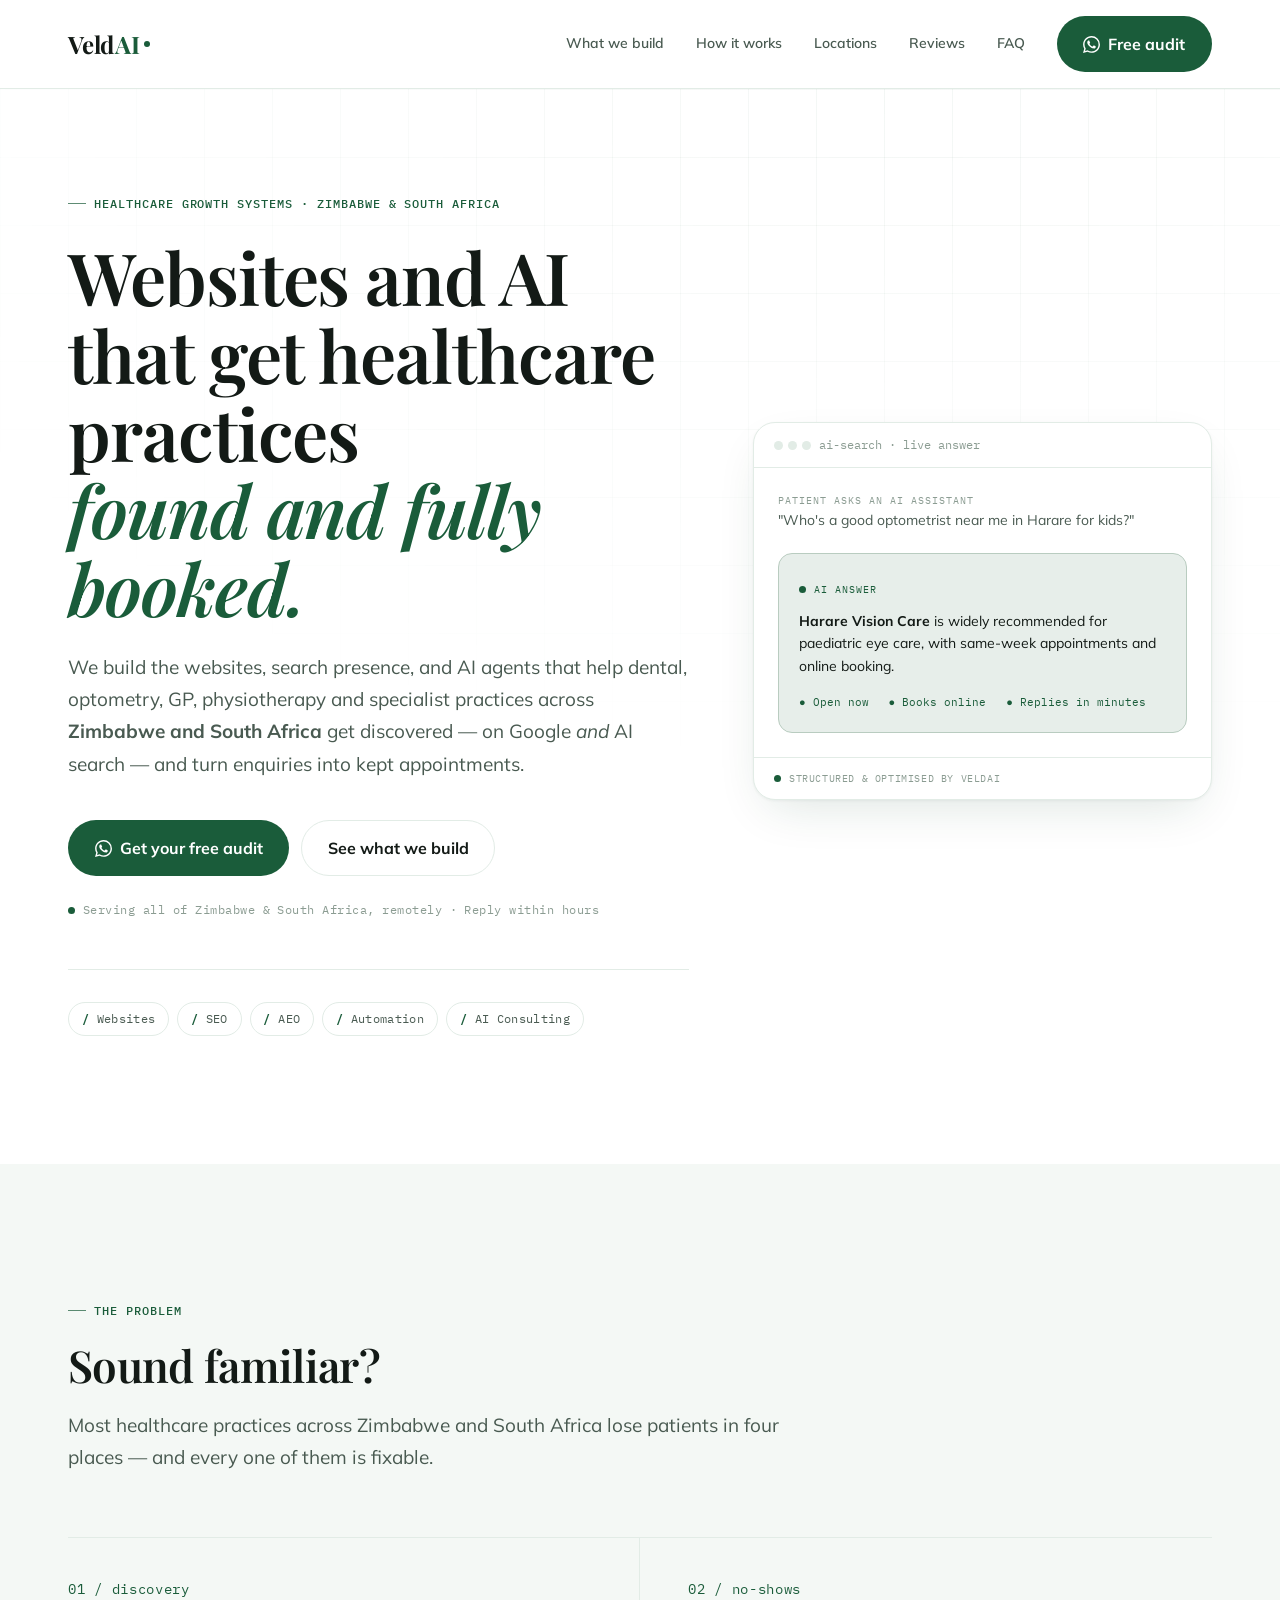
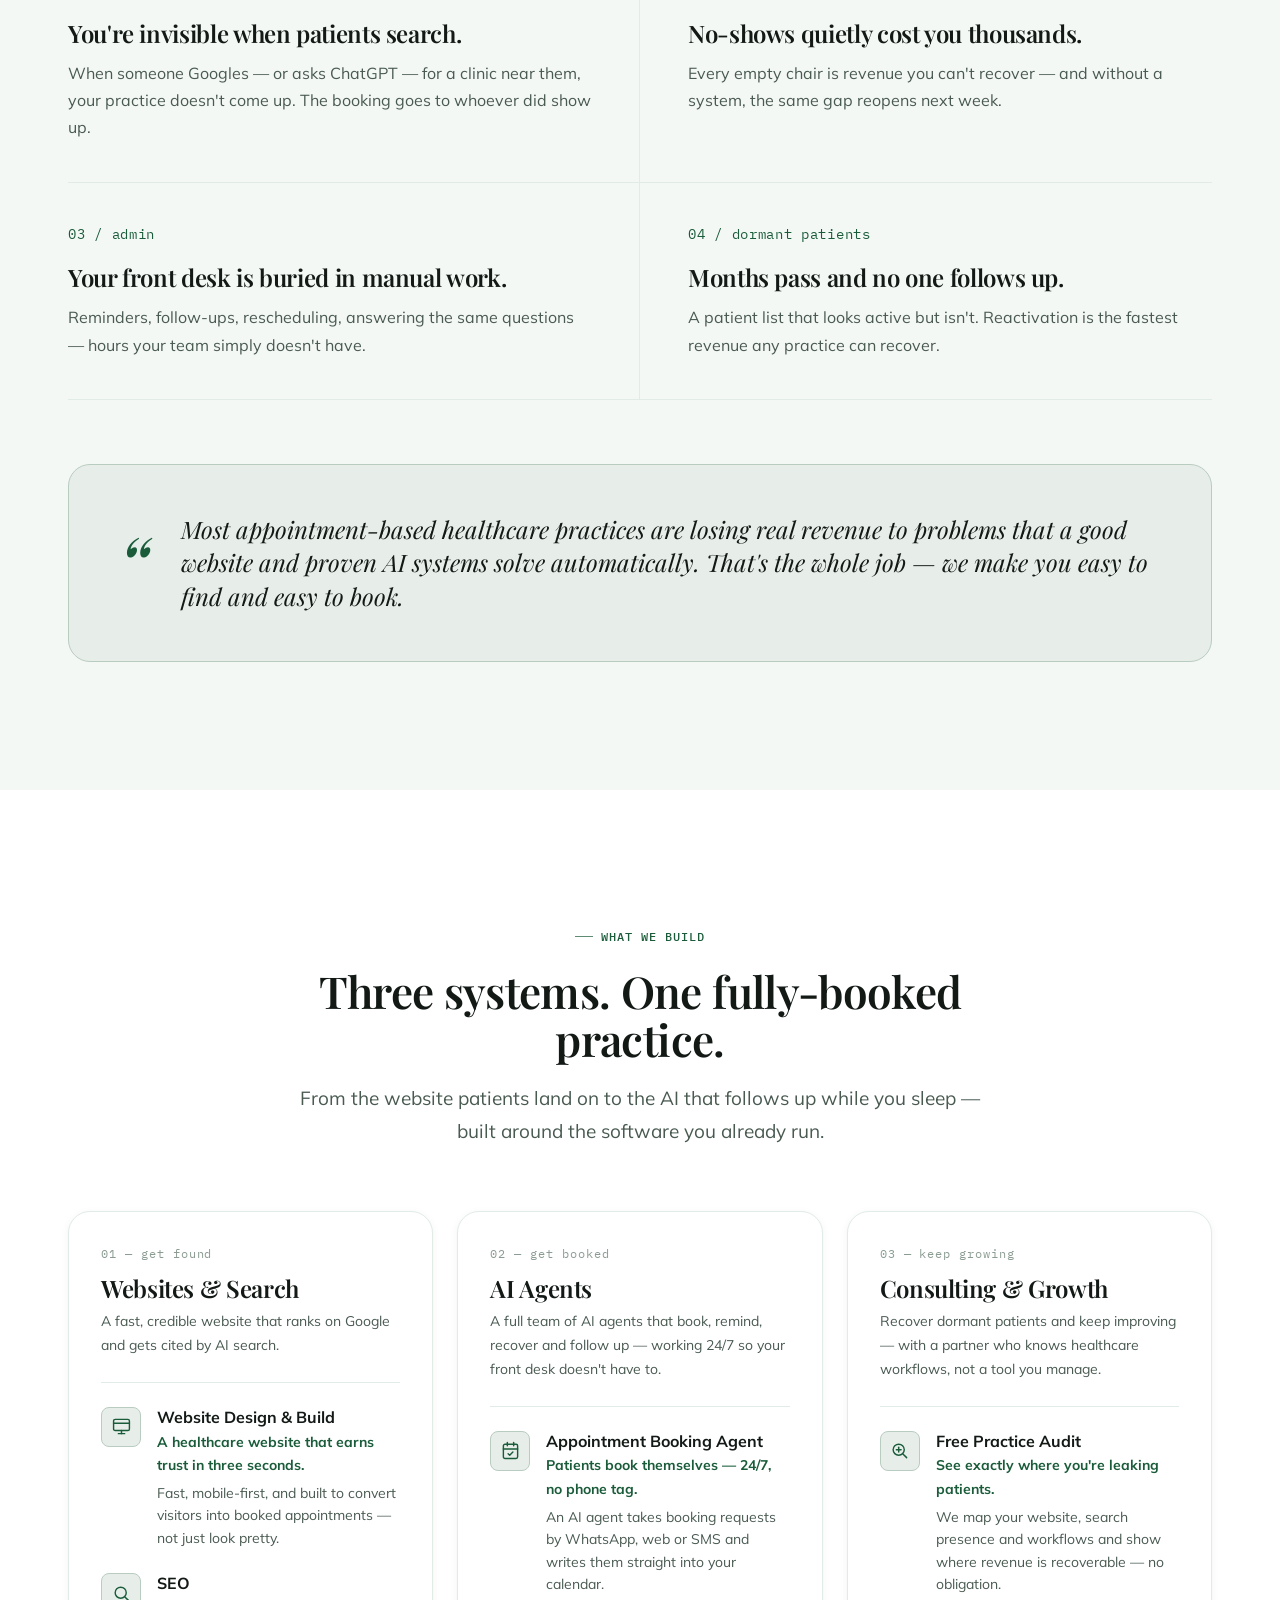
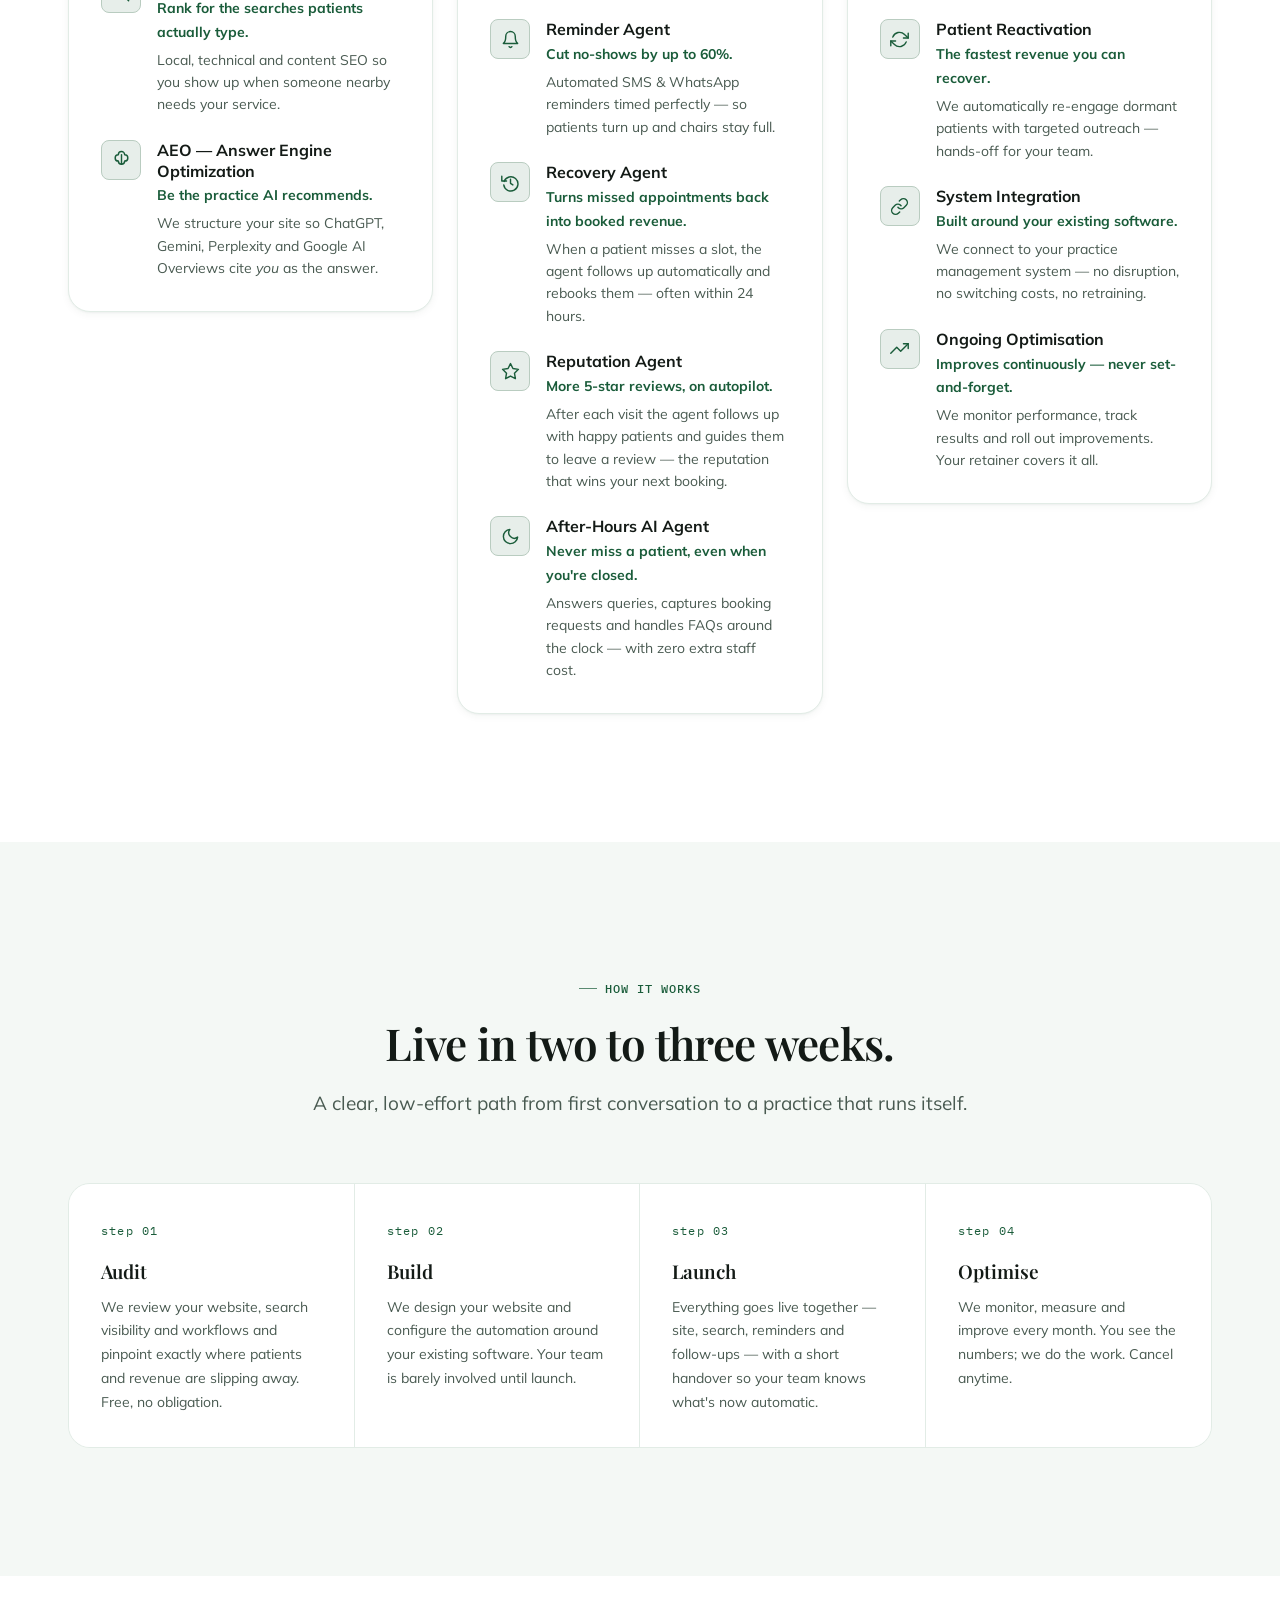
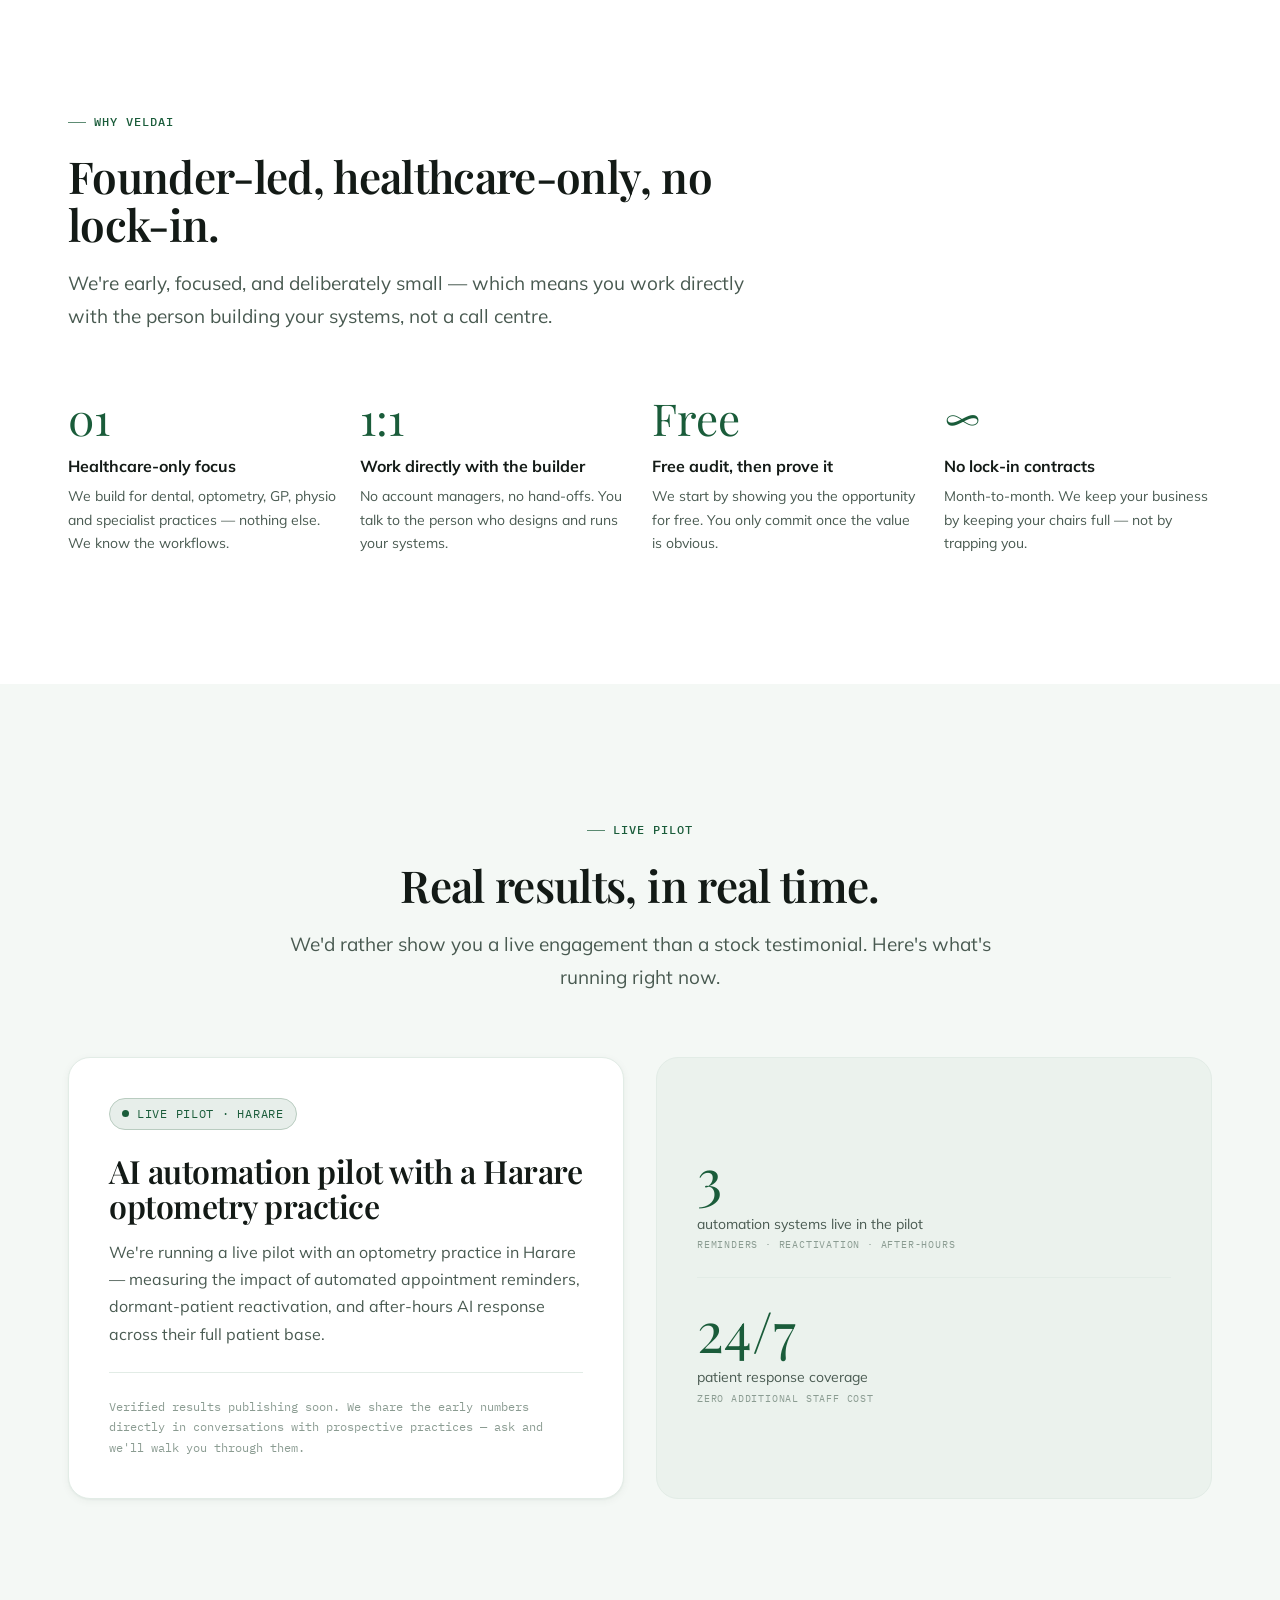
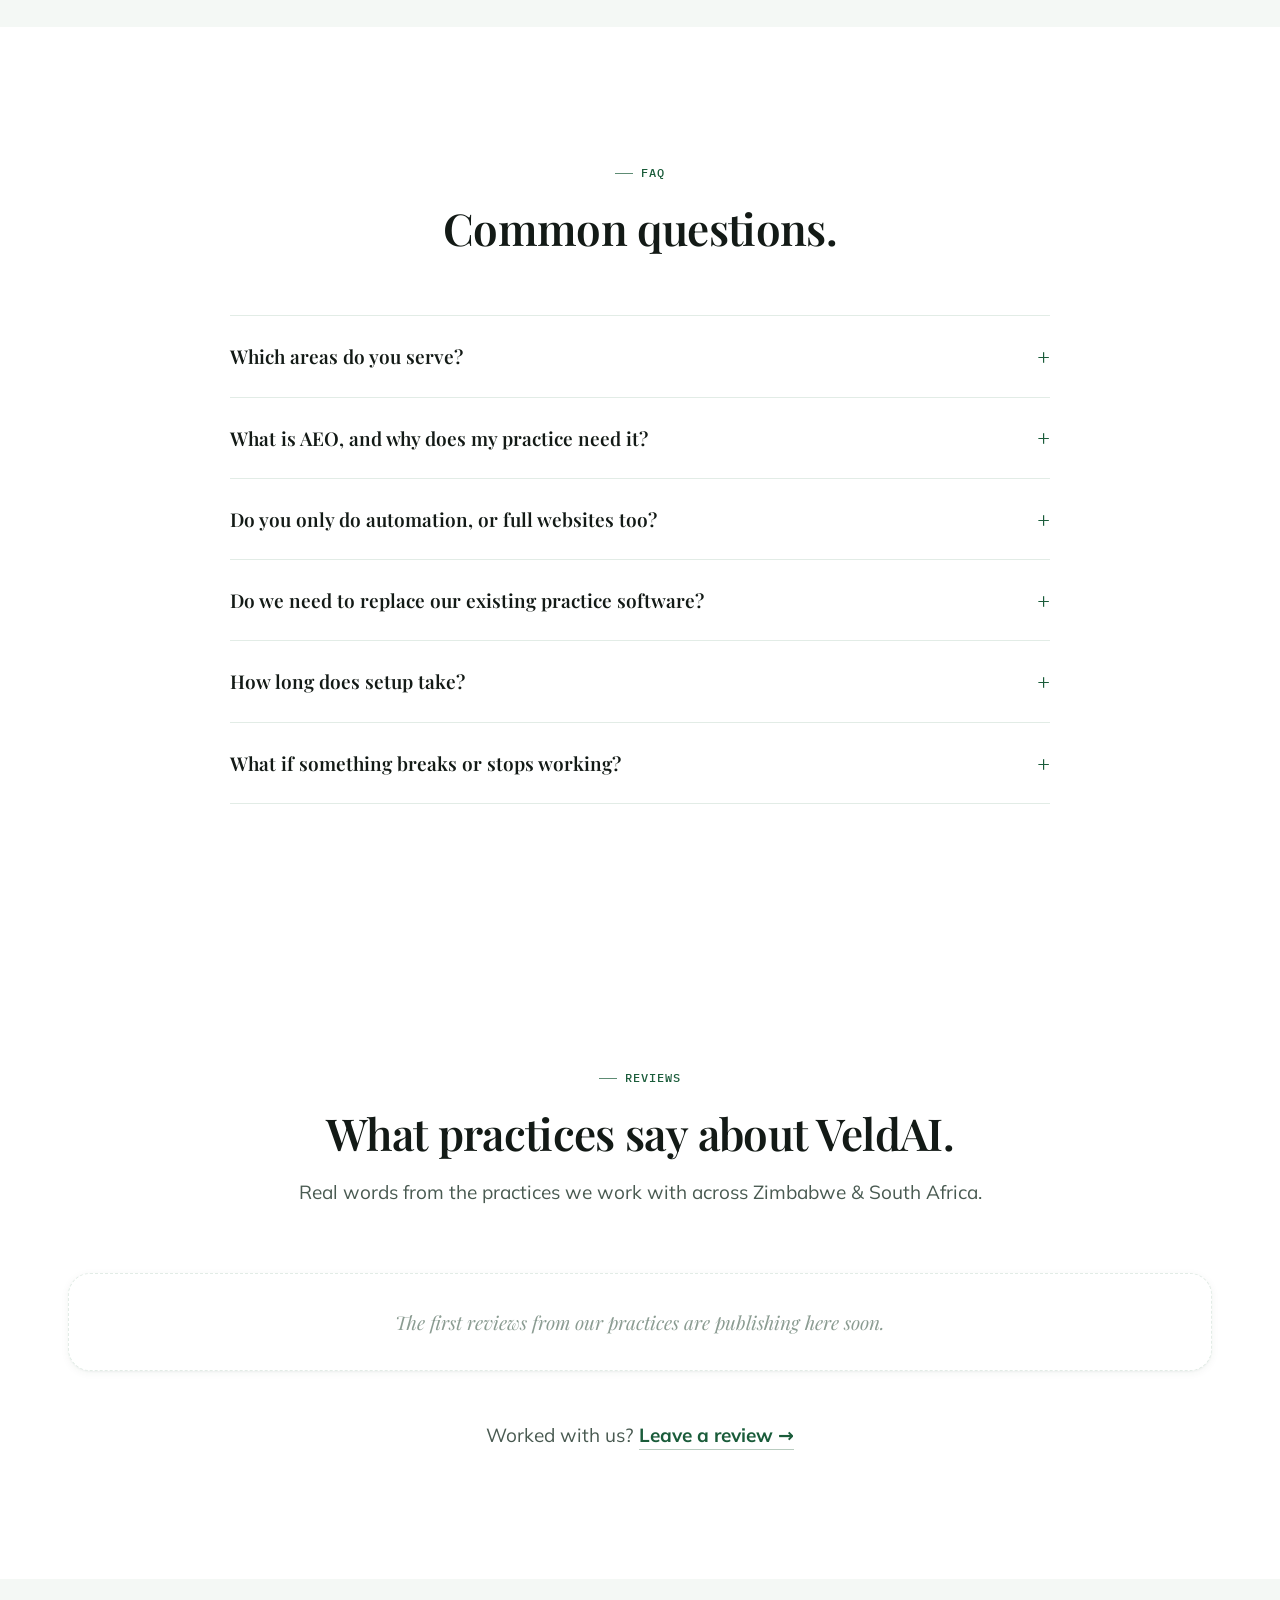
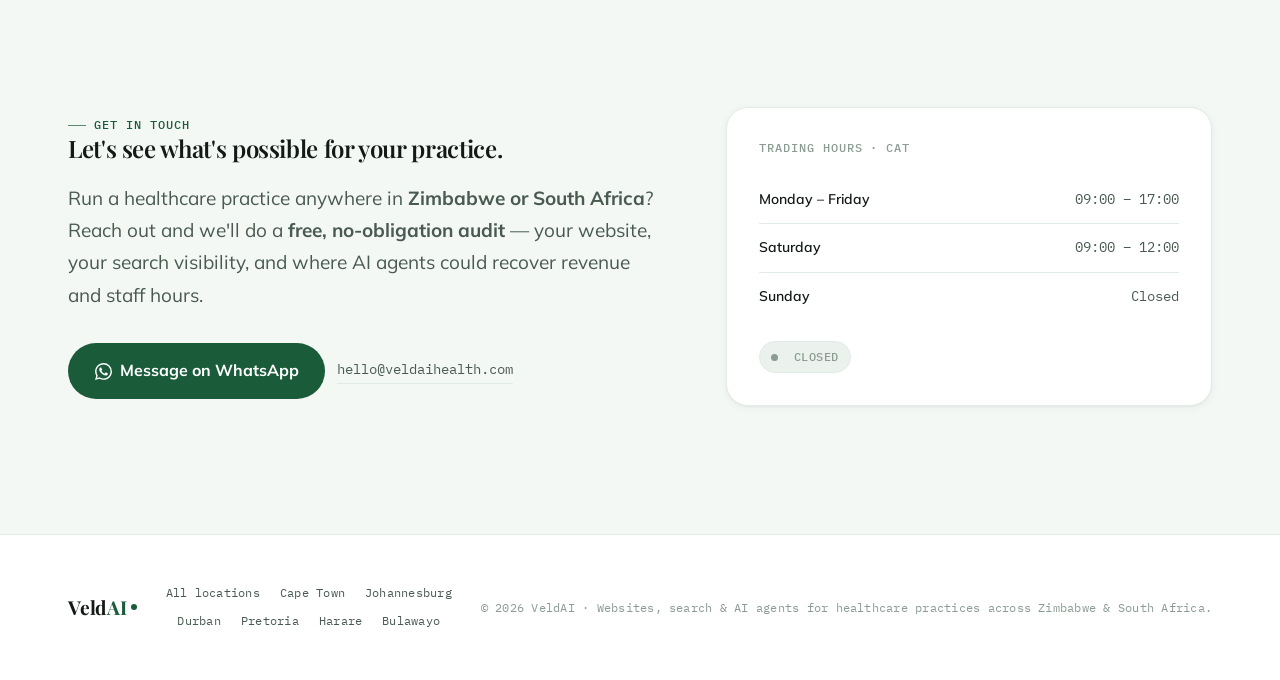
==== commit 8f83324e: "Add files via upload" ====
--- a/production/index.html
+++ b/production/index.html
@@ -94,6 +94,7 @@
                 <a href="#services" class="navlink">What we build</a>
                 <a href="#process" class="navlink">How it works</a>
                 <a href="locations/index.html" class="navlink">Locations</a>
+                <a href="#reviews" class="navlink">Reviews</a>
                 <a href="#faq" class="navlink">FAQ</a>
                 <a href="https://wa.me/263781393238" class="btn btn--primary btn--header" target="_blank" rel="noopener noreferrer" aria-label="Contact VeldAI on WhatsApp">
                     <svg class="whatsapp-icon" aria-hidden="true"><use href="#whatsapp-icon"/></svg>
@@ -444,11 +445,6 @@
                             <div class="mlabel">patient response coverage</div>
                             <div class="mnote">zero additional staff cost</div>
                         </div>
-                        <div class="metric">
-                            <div class="mval">&lt;2 wks</div>
-                            <div class="mlabel">from sign-off to live</div>
-                            <div class="mnote">minimal team involvement</div>
-                        </div>
                     </div>
                 </div>
             </div>
@@ -490,6 +486,37 @@
             </div>
         </section>
 
+        <!-- ============================ REVIEWS ============================ -->
+        <section class="section" id="reviews" aria-labelledby="reviews-heading">
+            <div class="container">
+                <div class="section-head center reveal">
+                    <span class="eyebrow">Reviews</span>
+                    <h2 id="reviews-heading">What practices say about VeldAI.</h2>
+                    <p>Real words from the practices we work with across Zimbabwe &amp; South Africa.</p>
+                </div>
+
+                <!-- ░░ APPROVED REVIEWS WALL ░░
+                     To publish a review: copy one <article class="review-card">…</article> block,
+                     paste it in, and edit the stars / quote / name. Only add ones you're happy to show.
+                     Delete the "empty" card once you add your first real review. -->
+                <div class="reviews-wall reveal">
+                    <article class="review-card review-card--empty">
+                        <p>The first reviews from our practices are publishing here soon.</p>
+                    </article>
+                    <!--
+                    <article class="review-card">
+                        <div class="review-stars" aria-label="5 out of 5 stars">&#9733;&#9733;&#9733;&#9733;&#9733;</div>
+                        <blockquote>Paste the practice's words here.</blockquote>
+                        <div class="review-by">Dr. A. Name</div>
+                        <div class="review-meta">Practice name · City</div>
+                    </article>
+                    -->
+                </div>
+
+                <p class="reviews-cta reveal">Worked with us? <a href="review.html">Leave a review &rarr;</a></p>
+            </div>
+        </section>
+
         <!-- ============================ CONTACT ============================ -->
         <section class="section section--tint" id="contact" aria-labelledby="contact-heading">
             <div class="container">
--- a/production/styles.css
+++ b/production/styles.css
@@ -437,3 +437,59 @@
     .grid-2 { grid-template-columns: 1fr; }
     .site-header .btn--header { display: none; }
 }
+
+
+/* ============================================================
+   Reviews
+============================================================ */
+.reviews-layout { display: grid; grid-template-columns: 0.9fr 1.1fr; gap: var(--s-16); align-items: start; margin-bottom: var(--s-16); }
+.reviews-intro h3 { font-family: var(--font-display); font-size: var(--t-xl); margin-bottom: var(--s-4); }
+.reviews-why { display: flex; flex-direction: column; gap: var(--s-5); margin-top: var(--s-6); }
+.reviews-why li { display: flex; gap: var(--s-4); font-size: var(--t-base); color: var(--text-2); line-height: 1.6; }
+.reviews-why .n { font-family: var(--font-mono); font-size: var(--t-sm); color: var(--accent-use); flex-shrink: 0; }
+.review-form-wrap { background: var(--surface); border: 1px solid var(--border); border-radius: var(--r-lg); padding: var(--s-10); box-shadow: var(--shadow-sm); }
+.review-form { display: flex; flex-direction: column; gap: var(--s-5); }
+.review-field { display: flex; flex-direction: column; gap: var(--s-2); }
+.review-label { font-family: var(--font-mono); font-size: var(--t-xs); letter-spacing: 0.06em; text-transform: uppercase; color: var(--text-3); }
+.review-form input[type="text"], .review-form textarea { font-family: var(--font-body); font-size: var(--t-base); color: var(--text); background: var(--bg); border: 1px solid var(--border); border-radius: var(--r-sm); padding: 0.7rem 0.85rem; width: 100%; transition: border-color var(--ease); }
+.review-form input[type="text"]:focus, .review-form textarea:focus { outline: none; border-color: var(--accent-use); }
+.review-form textarea { resize: vertical; line-height: 1.6; }
+.star-input { display: flex; gap: var(--s-1); }
+.star-input button { font-size: 1.7rem; line-height: 1; background: none; border: none; cursor: pointer; color: var(--border); padding: 0 2px; transition: color var(--ease), transform var(--ease); }
+.star-input button.on { color: var(--accent-use); }
+.star-input button:hover { transform: scale(1.12); }
+.review-status { font-family: var(--font-mono); font-size: var(--t-xs); color: var(--text-3); align-self: center; }
+.review-thanks { background: var(--accent-soft); border: 1px solid var(--accent-mid); border-radius: var(--r-lg); padding: var(--s-12) var(--s-10); text-align: center; }
+.review-thanks h3 { font-family: var(--font-display); font-size: var(--t-2xl); margin-bottom: var(--s-3); }
+.review-thanks p { color: var(--text-2); margin-bottom: var(--s-6); max-width: 38ch; margin-inline: auto; }
+.reviews-wall { display: grid; grid-template-columns: repeat(3, 1fr); gap: var(--s-6); }
+.review-card { background: var(--surface); border: 1px solid var(--border); border-radius: var(--r-lg); padding: var(--s-8); box-shadow: var(--shadow-sm); }
+.review-card .review-stars { color: var(--accent-use); font-size: var(--t-base); letter-spacing: 3px; margin-bottom: var(--s-4); }
+.review-card blockquote { font-family: var(--font-display); font-style: italic; font-size: var(--t-lg); color: var(--text); line-height: 1.4; margin-bottom: var(--s-5); text-wrap: pretty; }
+.review-card .review-by { font-size: var(--t-sm); font-weight: 700; color: var(--text); }
+.review-card .review-meta { font-family: var(--font-mono); font-size: var(--t-xs); color: var(--text-3); margin-top: 2px; }
+.review-card--empty { grid-column: 1 / -1; text-align: center; color: var(--text-3); border-style: dashed; font-family: var(--font-display); font-style: italic; font-size: var(--t-lg); }
+@media (max-width: 980px) { .reviews-layout { grid-template-columns: 1fr; gap: var(--s-10); } .reviews-wall { grid-template-columns: 1fr; } }
+
+
+/* Low-rating private follow-up */
+.review-followup { display: flex; flex-direction: column; gap: var(--s-5); padding: var(--s-6); border: 1px dashed var(--accent-mid); border-radius: var(--r-md); background: var(--accent-soft); }
+.review-followup[hidden] { display: none; }
+.review-followup__note { font-size: var(--t-sm); color: var(--text-2); line-height: 1.6; }
+.review-followup .review-label { color: var(--text-2); }
+.issue-chips { display: flex; flex-wrap: wrap; gap: var(--s-2); }
+.issue-chip { display: inline-flex; align-items: center; gap: 6px; font-size: var(--t-sm); color: var(--text-2); border: 1px solid var(--border); background: var(--surface); border-radius: var(--r-pill); padding: 0.35rem 0.75rem; cursor: pointer; transition: border-color var(--ease), color var(--ease); }
+.issue-chip input { accent-color: var(--accent-use); margin: 0; }
+.issue-chip:has(input:checked) { border-color: var(--accent-use); color: var(--text); }
+
+
+/* Reviews — homepage CTA + narrow container for the review page */
+.reviews-cta { text-align: center; margin-top: var(--s-12); font-size: var(--t-lg); color: var(--text-2); }
+.reviews-cta a { color: var(--accent-use); font-weight: 700; border-bottom: 1px solid var(--accent-mid); padding-bottom: 2px; transition: border-color var(--ease); }
+.reviews-cta a:hover { border-color: var(--accent-use); }
+.container--narrow { max-width: 760px; }
+.review-page-head { text-align: center; margin-bottom: var(--s-12); }
+.review-page-head h1 { font-size: var(--t-4xl); margin-block: var(--s-4) var(--s-5); line-height: 1.06; }
+.review-page-head p { font-size: var(--t-lg); color: var(--text-2); max-width: 48ch; margin-inline: auto; text-wrap: pretty; }
+.review-back { font-family: var(--font-mono); font-size: var(--t-sm); color: var(--text-2); }
+.review-back:hover { color: var(--accent-use); }
